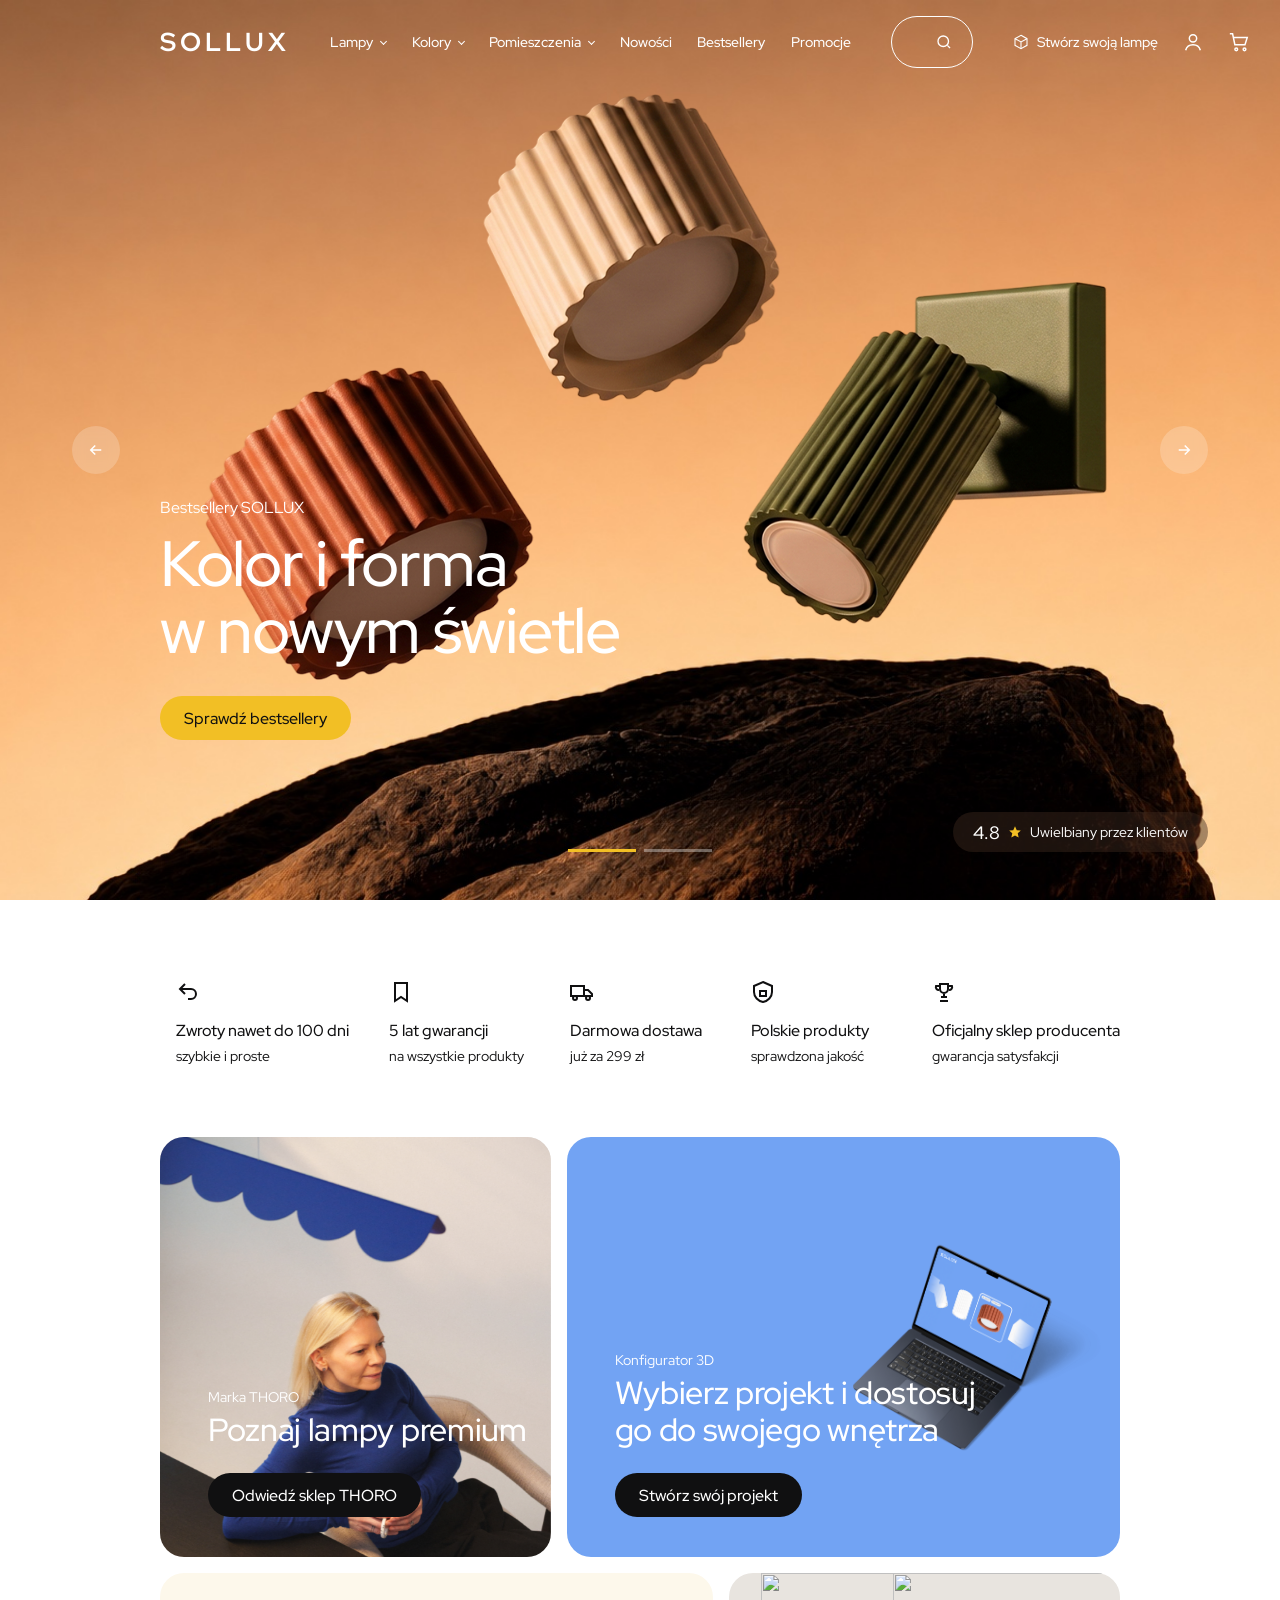
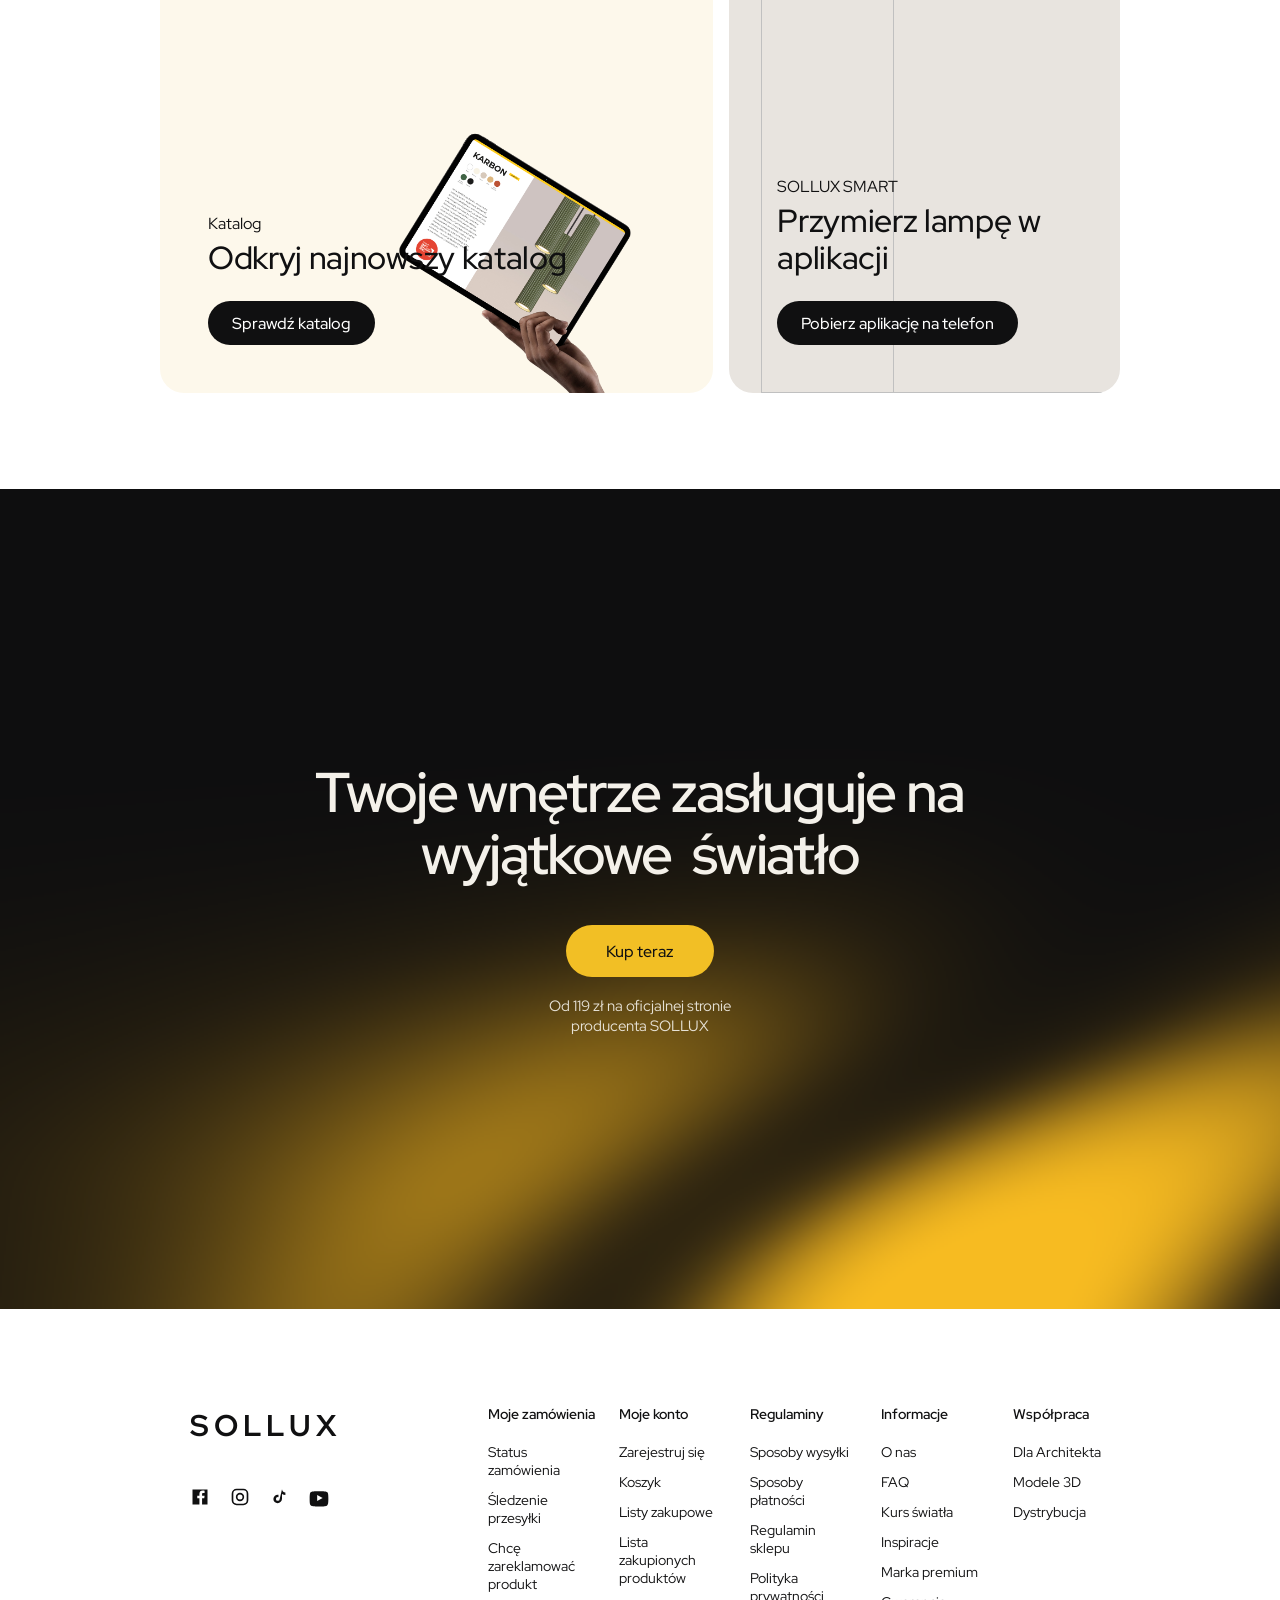
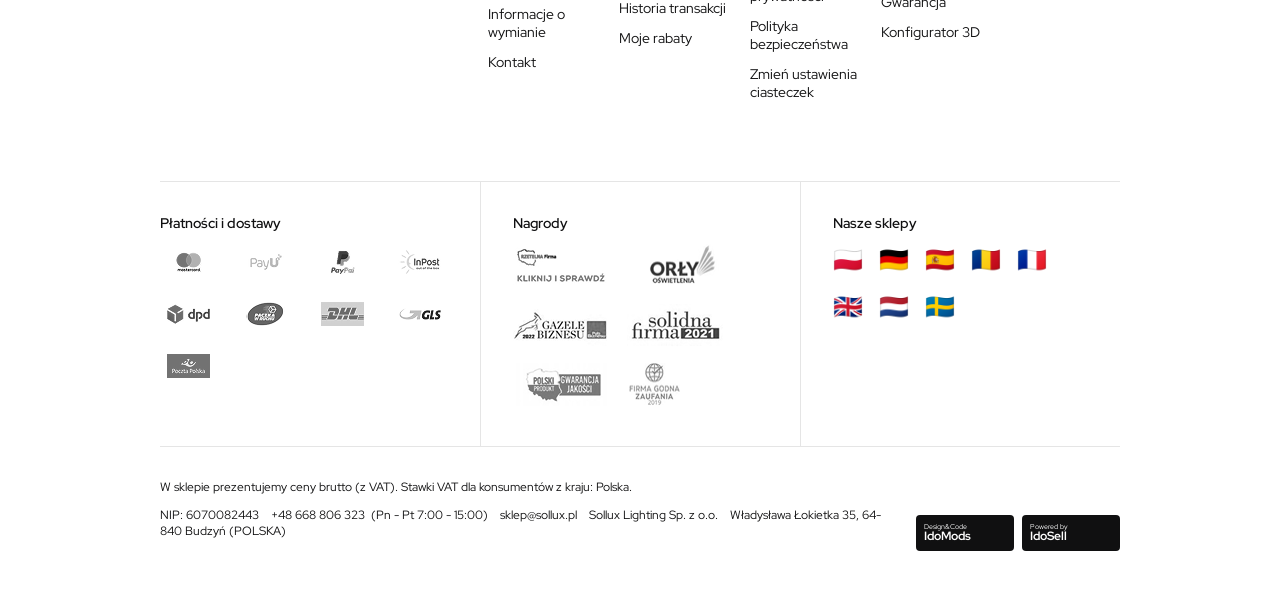
==== index.html @ 4424dc64 "init" ====
<!doctype html>
<html lang="pl">
  <head>
    <meta charset="utf-8" />
    <meta name="viewport" content="width=device-width, initial-scale=1" />
    <title>SOLLUX – Kolor i forma w nowym świetle</title>
    <link rel="preconnect" href="https://fonts.googleapis.com" />
    <link rel="preconnect" href="https://fonts.gstatic.com" crossorigin />
    <link
      href="https://fonts.googleapis.com/css2?family=Red+Hat+Display:wght@400;500;600;700&display=swap"
      rel="stylesheet"
    />
    <link rel="stylesheet" href="style.css" />
  </head>
  <body>
    <header class="site-header">
      <div class="container site-header__inner">
        <a class="logo" href="#">SOLLUX</a>

        <nav class="nav" aria-label="Główna nawigacja">
          <a href="#" class="nav__item nav__item--dropdown">Lampy</a>
          <a href="#" class="nav__item nav__item--dropdown">Kolory</a>
          <a href="#" class="nav__item nav__item--dropdown">Pomieszczenia</a>
          <a href="#" class="nav__item">Nowości</a>
          <a href="#" class="nav__item">Bestsellery</a>
          <a href="#" class="nav__item">Promocje</a>
        </nav>

        <label class="search">
          <input
            type="search"
            placeholder="Czego szukasz?"
            aria-label="Czego szukasz?"
          />
          <svg
            viewBox="0 0 24 24"
            width="18"
            height="18"
            fill="none"
            stroke="currentColor"
            stroke-width="1.8"
            aria-hidden="true"
          >
            <circle cx="11" cy="11" r="7" />
            <path d="M20 20l-3.5-3.5" />
          </svg>
        </label>

        <div class="header-actions">
          <a href="#" class="create-lamp">
            <svg
              viewBox="0 0 24 24"
              width="16"
              height="16"
              fill="none"
              stroke="currentColor"
              stroke-width="1.6"
              aria-hidden="true"
            >
              <path d="M12 2l9 5v10l-9 5-9-5V7z" />
              <path d="M3 7l9 5 9-5M12 12v10" />
            </svg>
            Stwórz swoją lampę
          </a>
          <a href="#" class="icon-btn" aria-label="Konto">
            <svg
              viewBox="0 0 24 24"
              width="22"
              height="22"
              fill="none"
              stroke="currentColor"
              stroke-width="1.6"
              aria-hidden="true"
            >
              <circle cx="12" cy="8" r="4" />
              <path d="M4 21c1-4 4-6 8-6s7 2 8 6" />
            </svg>
          </a>
          <a href="#" class="icon-btn" aria-label="Koszyk">
            <svg
              viewBox="0 0 24 24"
              width="22"
              height="22"
              fill="none"
              stroke="currentColor"
              stroke-width="1.6"
              aria-hidden="true"
            >
              <path d="M2 3h3l2.5 12h11L21 7H6" />
              <circle cx="9" cy="20" r="1.5" />
              <circle cx="18" cy="20" r="1.5" />
            </svg>
          </a>
        </div>
      </div>
    </header>

    <section class="hero" id="hero">
      <div class="hero__slides">
        <div class="hero__slide hero__slide--lamps is-active">
          <div class="hero__stage">
            <img class="hero__bg" src="assets/hero-bg.jpg" alt="" />
            <button
              class="lamp lamp--cream"
              type="button"
              aria-pressed="false"
              aria-label="Włącz lampę"
            >
              <span class="lamp__float"
                ><span class="lamp__beam"></span
                ><img src="assets/lamp-cream.png" alt="" /><span
                  class="lamp__face"
                ></span
              ></span>
            </button>
            <button
              class="lamp lamp--copper"
              type="button"
              aria-pressed="false"
              aria-label="Włącz lampę"
            >
              <span class="lamp__float"
                ><span class="lamp__beam"></span
                ><img src="assets/lamp-copper.png" alt="" /><span
                  class="lamp__face"
                ></span
              ></span>
            </button>
            <button
              class="lamp lamp--green"
              type="button"
              aria-pressed="false"
              aria-label="Włącz lampę"
            >
              <span class="lamp__float"
                ><span class="lamp__beam"></span
                ><img src="assets/lamp-green.png" alt="" /><span
                  class="lamp__face"
                ></span
              ></span>
            </button>
          </div>
        </div>
        <div class="hero__slide">
          <div class="hero__stage">
            <img class="hero__bg" src="assets/interior.jpg" alt="" />
          </div>
        </div>
      </div>

      <div class="container hero__content">
        <p class="hero__eyebrow">Bestsellery SOLLUX</p>
        <h1 class="hero__title">Kolor i forma<br />w nowym świetle</h1>
        <a href="#" class="btn btn--yellow">Sprawdź bestsellery</a>
      </div>

      <button
        class="hero__arrow hero__arrow--prev"
        aria-label="Poprzedni slajd"
      >
        <svg
          viewBox="0 0 24 24"
          width="18"
          height="18"
          fill="none"
          stroke="currentColor"
          stroke-width="2"
          aria-hidden="true"
        >
          <path d="M19 12H5M11 6l-6 6 6 6" />
        </svg>
      </button>
      <button class="hero__arrow hero__arrow--next" aria-label="Następny slajd">
        <svg
          viewBox="0 0 24 24"
          width="18"
          height="18"
          fill="none"
          stroke="currentColor"
          stroke-width="2"
          aria-hidden="true"
        >
          <path d="M5 12h14M13 6l6 6-6 6" />
        </svg>
      </button>

      <div class="hero__pager" role="tablist">
        <button class="hero__bar is-active" aria-label="Slajd 1">
          <span></span>
        </button>
        <button class="hero__bar" aria-label="Slajd 2"><span></span></button>
      </div>

      <div class="hero__rating">
        <strong>4.8</strong>
        <svg
          viewBox="0 0 24 24"
          width="14"
          height="14"
          fill="#F2BF25"
          aria-hidden="true"
        >
          <path
            d="M12 2l3 7 7 .6-5.3 4.7 1.6 7.2L12 17.8 5.7 21.5l1.6-7.2L2 9.6 9 9z"
          />
        </svg>
        <span>Uwielbiany przez klientów</span>
      </div>
    </section>

    <section class="features">
      <div class="container features__grid">
        <div class="feature">
          <svg
            viewBox="0 0 24 24"
            width="24"
            height="24"
            fill="none"
            stroke="currentColor"
            stroke-width="2"
            aria-hidden="true"
          >
            <path d="M9 14L4 9l5-5" />
            <path d="M4 9h11a5 5 0 0 1 0 10h-3" />
          </svg>
          <h3>Zwroty nawet do 100 dni</h3>
          <p>szybkie i proste</p>
        </div>
        <div class="feature">
          <svg
            viewBox="0 0 24 24"
            width="24"
            height="24"
            fill="none"
            stroke="currentColor"
            stroke-width="2"
            aria-hidden="true"
          >
            <path d="M6 3h12v18l-6-4-6 4z" />
          </svg>
          <h3>5 lat gwarancji</h3>
          <p>na wszystkie produkty</p>
        </div>
        <div class="feature">
          <svg
            viewBox="0 0 24 24"
            width="24"
            height="24"
            fill="none"
            stroke="currentColor"
            stroke-width="2"
            aria-hidden="true"
          >
            <path d="M1 6h13v10H1zM14 10h4l4 4v2h-8z" />
            <circle cx="5" cy="18" r="2" />
            <circle cx="18" cy="18" r="2" />
          </svg>
          <h3>Darmowa dostawa</h3>
          <p>już za 299 zł</p>
        </div>
        <div class="feature">
          <svg
            viewBox="0 0 24 24"
            width="24"
            height="24"
            fill="none"
            stroke="currentColor"
            stroke-width="2"
            aria-hidden="true"
          >
            <path d="M12 2l9 4v6c0 5-4 9-9 10-5-1-9-5-9-10V6z" />
            <rect x="9" y="11" width="6" height="5" />
          </svg>
          <h3>Polskie produkty</h3>
          <p>sprawdzona jakość</p>
        </div>
        <div class="feature">
          <svg
            viewBox="0 0 24 24"
            width="24"
            height="24"
            fill="none"
            stroke="currentColor"
            stroke-width="2"
            aria-hidden="true"
          >
            <path
              d="M8 4h8v5a4 4 0 0 1-8 0zM8 6H4a3 3 0 0 0 3 4M16 6h4a3 3 0 0 1-3 4M12 13v4M8 21h8M9 17h6"
            />
          </svg>
          <h3>Oficjalny sklep producenta</h3>
          <p>gwarancja satysfakcji</p>
        </div>
      </div>
    </section>

    <section class="tiles container">
      <a href="#" class="tile tile--thoro">
        <div class="tile__media"><img src="assets/thoro.png" alt="" /></div>
        <div class="tile__body">
          <p class="tile__kicker">Marka THORO</p>
          <h2 class="tile__title">Poznaj lampy premium</h2>
          <span class="btn btn--dark">Odwiedź sklep THORO</span>
        </div>
      </a>

      <a href="#" class="tile tile--configurator">
        <div class="tile__media">
          <img src="assets/configurator.png" alt="" />
        </div>
        <div class="tile__body">
          <p class="tile__kicker">Konfigurator 3D</p>
          <h2 class="tile__title">
            Wybierz projekt i dostosuj<br />go do swojego wnętrza
          </h2>
          <span class="btn btn--dark">Stwórz swój projekt</span>
        </div>
      </a>

      <a href="#" class="tile tile--catalog">
        <div class="tile__media"><img src="assets/katalog.png" alt="" /></div>
        <div class="tile__body">
          <p class="tile__kicker">Katalog</p>
          <h2 class="tile__title">Odkryj najnowszy katalog</h2>
          <span class="btn btn--dark">Sprawdź katalog</span>
        </div>
      </a>

      <a href="#" class="tile tile--app">
        <div class="tile__media">
          <img
            class="tile__phone tile__phone--a"
            src="assets/smart-1.png"
            alt=""
          />
          <img
            class="tile__phone tile__phone--b"
            src="assets/smart-2.png"
            alt=""
          />
        </div>
        <div class="tile__body">
          <p class="tile__kicker">SOLLUX SMART</p>
          <h2 class="tile__title">Przymierz lampę w aplikacji</h2>
          <span class="btn btn--dark">Pobierz aplikację na telefon</span>
        </div>
      </a>
    </section>

    <section class="shader" aria-label="Sekcja z animacją">
      <canvas class="shader__canvas" aria-hidden="true"></canvas>
      <div class="shader__content">
        <h2 class="shader__title">
          Twoje wnętrze zasługuje na<br />wyjątkowe&nbsp; światło
        </h2>
        <a href="#" class="btn btn--yellow btn--lg">Kup teraz</a>
        <p class="shader__note">
          Od 119 zł na oficjalnej stronie<br />producenta SOLLUX
        </p>
      </div>
    </section>

    <footer class="footer">
      <div class="container">
        <div class="footer__top">
          <div class="footer__brand">
            <span class="logo logo--footer">SOLLUX</span>
            <div class="socials" aria-label="Media społecznościowe">
              <a href="#" aria-label="Facebook"
                ><svg
                  viewBox="0 0 24 24"
                  width="20"
                  height="20"
                  fill="currentColor"
                  aria-hidden="true"
                >
                  <path
                    d="M3 3h18v18h-6.5v-7.5h2.6l.4-3h-3V8.6c0-.9.3-1.5 1.5-1.5H17.5V4.4c-.3 0-1.2-.1-2.3-.1-2.3 0-3.9 1.4-3.9 4v2.2H8.7v3h2.6V21H3z"
                  />
                </svg>
              </a>
              <a href="#" aria-label="Instagram">
                <svg
                  viewBox="0 0 24 24"
                  width="20"
                  height="20"
                  fill="none"
                  stroke="currentColor"
                  stroke-width="2"
                  aria-hidden="true"
                >
                  <rect x="3" y="3" width="18" height="18" rx="5" />
                  <circle cx="12" cy="12" r="4" />
                </svg>
              </a>
              <a href="#" aria-label="TikTok">
                <svg
                  viewBox="0 0 24 24"
                  width="18"
                  height="18"
                  fill="currentColor"
                  aria-hidden="true"
                >
                  <path
                    d="M16 3c.3 2.5 1.8 4.2 4.5 4.4v3.2c-1.6 0-3-.5-4.5-1.4v6.6c0 3.4-2.7 5.7-5.8 5.7S4.5 19.3 4.5 16s2.6-5.8 5.9-5.8c.3 0 .6 0 .9.1v3.3a2.6 2.6 0 0 0-.9-.2 2.5 2.5 0 1 0 2.5 2.5z"
                  />
                </svg>
              </a>
              <a href="#" aria-label="YouTube">
                <svg
                  viewBox="0 0 24 24"
                  width="22"
                  height="22"
                  fill="currentColor"
                  aria-hidden="true"
                >
                  <path
                    d="M22 8.2s-.2-1.7-.9-2.4c-.8-.9-1.8-.9-2.2-1C16.6 4.5 12 4.5 12 4.5s-4.6 0-6.9.3c-.4.1-1.4.1-2.2 1C2.2 6.5 2 8.2 2 8.2S1.8 10.1 1.8 12v1.8c0 1.9.2 3.8.2 3.8s.2 1.7.9 2.4c.8.9 1.9.8 2.4.9 1.7.2 6.7.3 6.7.3s4.6 0 6.9-.3c.4-.1 1.4-.1 2.2-1 .7-.7.9-2.4.9-2.4s.2-1.9.2-3.8V12c0-1.9-.2-3.8-.2-3.8zM10 15.3V8.7l6 3.3z"
                  />
                </svg>
              </a>
            </div>
          </div>

          <div class="footer__cols">
            <div class="footer__col">
              <h4>Moje zamówienia</h4>
              <a href="#">Status zamówienia</a>
              <a href="#">Śledzenie przesyłki</a>
              <a href="#">Chcę zareklamować produkt</a>
              <a href="#">Informacje o wymianie</a>
              <a href="#">Kontakt</a>
            </div>
            <div class="footer__col">
              <h4>Moje konto</h4>
              <a href="#">Zarejestruj się</a>
              <a href="#">Koszyk</a>
              <a href="#">Listy zakupowe</a>
              <a href="#">Lista zakupionych produktów</a>
              <a href="#">Historia transakcji</a>
              <a href="#">Moje rabaty</a>
            </div>
            <div class="footer__col">
              <h4>Regulaminy</h4>
              <a href="#">Sposoby wysyłki</a>
              <a href="#">Sposoby płatności</a>
              <a href="#">Regulamin sklepu</a>
              <a href="#">Polityka prywatności</a>
              <a href="#">Polityka bezpieczeństwa</a>
              <a href="#">Zmień ustawienia ciasteczek</a>
            </div>
            <div class="footer__col">
              <h4>Informacje</h4>
              <a href="#">O nas</a>
              <a href="#">FAQ</a>
              <a href="#">Kurs światła</a>
              <a href="#">Inspiracje</a>
              <a href="#">Marka premium</a>
              <a href="#">Gwarancja</a>
              <a href="#">Konfigurator 3D</a>
            </div>
            <div class="footer__col">
              <h4>Współpraca</h4>
              <a href="#">Dla Architekta</a>
              <a href="#">Modele 3D</a>
              <a href="#">Dystrybucja</a>
            </div>
          </div>
        </div>

        <div class="footer__middle">
          <div class="footer__block">
            <h4>Płatności i dostawy</h4>
            <div class="logo-row">
              <img
                src="assets/logos/Payment+Delivery-1.png"
                alt="Płatności i dostawy"
              />
              <img
                src="assets/logos/Payment+Delivery-2.png"
                alt="Płatności i dostawy"
              />
              <img
                src="assets/logos/Payment+Delivery-3.png"
                alt="Płatności i dostawy"
              />
              <img
                src="assets/logos/Payment+Delivery-4.png"
                alt="Płatności i dostawy"
              />
              <img
                src="assets/logos/Payment+Delivery-5.png"
                alt="Płatności i dostawy"
              />
              <img
                src="assets/logos/Payment+Delivery-6.png"
                alt="Płatności i dostawy"
              />
              <img
                src="assets/logos/Payment+Delivery-7.png"
                alt="Płatności i dostawy"
              />
              <img
                src="assets/logos/Payment+Delivery-8.png"
                alt="Płatności i dostawy"
              />
              <img
                src="assets/logos/Payment+Delivery-9.png"
                alt="Płatności i dostawy"
              />
            </div>
          </div>

          <div class="footer__block">
            <h4>Nagrody</h4>
            <div class="logo-row">
              <img src="assets/logos/Dg_icon 2.png" alt="Nagrody" />
              <img src="assets/logos/orly-oswietlenia 2.png" alt="Nagrody" />
              <img
                src="assets/logos/e-gazele-biznesu-2021 2.png"
                alt="Nagrody"
              />
              <img src="assets/logos/solidna-firma-2021 2.png" alt="Nagrody" />
              <img
                src="assets/logos/polska-gwarancja-jakosci 2.png"
                alt="Nagrody"
              />
              <img
                src="assets//logos/firma-godna-zaufania 2.png"
                alt="Nagrody"
              />
            </div>
          </div>
          <div class="footer__block">
            <h4>Nasze sklepy</h4>
            <div class="flags">
              <span title="Polska">🇵🇱</span><span title="Niemcy">🇩🇪</span
              ><span title="Hiszpania">🇪🇸</span><span title="Rumunia">🇷🇴</span
              ><span title="Francja">🇫🇷</span
              ><span title="Wielka Brytania">🇬🇧</span
              ><span title="Holandia">🇳🇱</span><span title="Szwecja">🇸🇪</span>
            </div>
          </div>
        </div>

        <div class="footer__legal">
          <div class="footer__legal-text">
            <p>
              W sklepie prezentujemy ceny brutto (z VAT). Stawki VAT dla
              konsumentów z kraju: Polska.
            </p>
            <p>
              NIP: 6070082443 &nbsp;&nbsp; +48 668 806 323 &nbsp;(Pn - Pt 7:00 -
              15:00) &nbsp;&nbsp; sklep@sollux.pl &nbsp;&nbsp; Sollux Lighting
              Sp. z o.o. &nbsp;&nbsp; Władysława Łokietka 35, 64-840 Budzyń
              (POLSKA)
            </p>
          </div>
          <div class="badges">
            <span class="badge"
              ><small>Design&amp;Code</small><strong>IdoMods</strong></span
            >
            <span class="badge"
              ><small>Powered by</small><strong>IdoSell</strong></span
            >
          </div>
        </div>
      </div>
    </footer>

    <script src="script.js"></script>
  </body>
</html>
---- style.css ----
:root {
  --black: #101011;
  --white: #ffffff;
  --yellow: #f2bf25;
  --cream: #fdf8eb;
  --stone: #e8e4df;
  --blue: #72a3f3;
  --gray-btn: #4a4a4a;
  --ease: cubic-bezier(0.4, 0, 0.2, 1);
}

*,
*::before,
*::after {
  box-sizing: border-box;
}

html,
body {
  margin: 0;
  padding: 0;
}

body {
  font-family: "Red Hat Display", system-ui, -apple-system, sans-serif;
  color: var(--black);
  background: var(--white);
  -webkit-font-smoothing: antialiased;
}

a {
  color: inherit;
  text-decoration: none;
}

img {
  display: block;
  max-width: 100%;
}

button {
  font: inherit;
  cursor: pointer;
}

.container {
  width: min(1600px, calc(100% - 320px));
  margin-inline: auto;
}

.logo {
  font-weight: 700;
  font-size: 26px;
  letter-spacing: 0.16em;
  color: inherit;
}

.logo--footer {
  color: var(--black);
  font-size: 30px;
}

.btn {
  display: inline-flex;
  align-items: center;
  justify-content: center;
  height: 44px;
  padding: 0 24px;
  border-radius: 999px;
  font-size: 16px;
  font-weight: 500;
  border: 0;
  transition: background-color 200ms ease-in-out, color 200ms ease-in-out;
}

.btn--yellow {
  background: var(--yellow);
  color: var(--black);
}

.btn--dark {
  background: var(--black);
  color: var(--white);
}

.tile:hover .btn--dark {
  background: var(--gray-btn);
}

.btn--lg {
  height: 52px;
  padding: 0 40px;
  margin-top: 40px;
}

/* ---------- Header ---------- */

.site-header {
  position: absolute;
  inset: 0 0 auto 0;
  z-index: 10;
  height: 84px;
  color: var(--white);
  transition: background-color 250ms var(--ease), color 250ms var(--ease);
}

.site-header:hover {
  background: var(--white);
  color: var(--black);
}

.site-header__inner {
  height: 100%;
  display: flex;
  align-items: center;
  gap: 40px;
}

.nav {
  display: flex;
  align-items: center;
  gap: clamp(16px, 2vw, 32px);
  white-space: nowrap;
  font-size: 14px;
  font-weight: 500;
}

.nav__item--dropdown::after {
  content: "";
  display: inline-block;
  width: 5px;
  height: 5px;
  margin-left: 8px;
  vertical-align: middle;
  border-right: 1.5px solid currentColor;
  border-bottom: 1.5px solid currentColor;
  transform: translateY(-2px) rotate(45deg);
}

.search {
  position: relative;
  margin-left: auto;
  width: clamp(200px, 20vw, 370px);
  height: 52px;
  display: flex;
  align-items: center;
}

.search input {
  width: 100%;
  height: 100%;
  padding: 0 56px 0 24px;
  border: 1px solid currentColor;
  border-radius: 999px;
  background: transparent;
  color: inherit;
  font: inherit;
  font-size: 14px;
  outline: none;
}

.search input::placeholder {
  color: inherit;
  opacity: 0.85;
}

.search svg {
  position: absolute;
  right: 20px;
}

.header-actions {
  display: flex;
  align-items: center;
  gap: 24px;
  font-size: 14px;
  font-weight: 500;
}

.create-lamp {
  display: inline-flex;
  align-items: center;
  gap: 8px;
  white-space: nowrap;
}

.icon-btn {
  display: inline-flex;
}

/* ---------- Hero ---------- */

.hero {
  position: relative;
  height: clamp(640px, 100vh, 1040px);
  overflow: hidden;
  color: var(--white);
  background: #a06a46;
}

.hero__slides {
  position: absolute;
  inset: 0;
}

.hero__slide {
  position: absolute;
  inset: 0;
  overflow: hidden;
  opacity: 0;
  visibility: hidden;
  transform: scale(1.05);
  transition: opacity 600ms ease-in-out, transform 800ms ease-out, visibility 600ms ease-in-out;
}

.hero__slide.is-active {
  opacity: 1;
  visibility: visible;
  transform: scale(1);
}

/* A 16:9 stage that covers the hero, so the lamps stay aligned with the background photo. */
.hero__stage {
  position: absolute;
  left: 50%;
  top: 50%;
  width: max(100%, calc(clamp(640px, 100vh, 1040px) * 16 / 9));
  aspect-ratio: 16 / 9;
  transform: translate(-50%, -50%);
}

.hero__bg {
  position: absolute;
  inset: 0;
  width: 100%;
  height: 100%;
  object-fit: cover;
}

.lamp {
  position: absolute;
  padding: 0;
  border: 0;
  background: none;
  cursor: pointer;
  color: inherit;
  transform-origin: center;
}

.lamp:focus-visible {
  outline: 2px solid var(--white);
  outline-offset: 8px;
  border-radius: 12px;
}

.lamp--copper {
  left: 22.66%;
  top: 40.74%;
  width: 20.73%;
  height: 34.81%;
}

.lamp--cream {
  left: 40.21%;
  top: 10.46%;
  width: 18.54%;
  height: 34.07%;
}

.lamp--green {
  left: 56.41%;
  top: 31.3%;
  width: 22.76%;
  height: 38.06%;
}

.lamp__float {
  position: absolute;
  inset: 0;
  display: block;
  animation: lamp-bob 7s ease-in-out infinite;
}

.lamp--cream .lamp__float {
  animation-delay: -2s;
}

.lamp--green .lamp__float {
  animation-delay: -4.5s;
}

@keyframes lamp-bob {
  0%,
  100% {
    transform: translateY(0);
  }
  50% {
    transform: translateY(-8px);
  }
}

/* Each lamp's light source: fx/fy = centre of the opening, fw/fh = its size, all as a share of the lamp box. */
.lamp--copper {
  --fx: 59%;
  --fy: 67%;
  --fw: 60%;
  --fh: 35%;
  --face-angle: -27deg;
  --beam-angle: -13deg;
}

.lamp--cream {
  --fx: 57%;
  --fy: 67%;
  --fw: 65%;
  --fh: 31%;
  --face-angle: -25deg;
  --beam-angle: -12deg;
}

.lamp--green {
  --fx: 20%;
  --fy: 83%;
  --fw: 33%;
  --fh: 23%;
  --face-angle: 40deg;
  --beam-angle: 20deg;
}

.lamp img {
  position: relative;
  z-index: 1;
  display: block;
  width: 100%;
  height: 100%;
  object-fit: contain;
  pointer-events: none;
}

.lamp__face,
.lamp__beam {
  position: absolute;
  pointer-events: none;
  opacity: 0;
  transition: opacity 600ms var(--ease);
}

.lamp__face {
  z-index: 2;
  left: calc(var(--fx) - var(--fw) / 2);
  top: calc(var(--fy) - var(--fh) / 2);
  width: var(--fw);
  height: var(--fh);
  border-radius: 50%;
  background: radial-gradient(closest-side, #fffdf2 0%, #fff4cc 55%, rgba(255, 240, 190, 0) 100%);
  mix-blend-mode: screen;
  filter: blur(1.5px);
  transform: rotate(var(--face-angle));
}

.lamp__beam {
  z-index: 0;
  left: calc(var(--fx) - var(--fw) * 2.5);
  top: calc(var(--fy) + var(--fh) * 0.2);
  width: calc(var(--fw) * 5);
  height: 290%;
  transform: rotate(var(--beam-angle));
  transform-origin: 50% 0;
  filter: blur(18px);
  mix-blend-mode: screen;
}

.lamp__beam::before {
  content: "";
  position: absolute;
  inset: 0;
  clip-path: polygon(37% 0, 63% 0, 100% 100%, 0 100%);
  background: radial-gradient(
    ellipse 65% 95% at 50% 0,
    rgba(255, 249, 219, 0.78) 0%,
    rgba(255, 239, 190, 0.42) 38%,
    rgba(255, 225, 166, 0.16) 68%,
    transparent 100%
  );
}

.lamp[aria-pressed="true"] .lamp__face,
.lamp[aria-pressed="true"] .lamp__beam {
  opacity: 1;
}

.hero__content {
  position: absolute;
  left: 50%;
  bottom: 160px;
  transform: translateX(-50%);
  width: min(1600px, calc(100% - 320px));
  pointer-events: none;
  z-index: 1;
}

.hero__content .btn {
  pointer-events: auto;
}

.hero__eyebrow {
  margin: 0 0 12px;
  font-size: 16px;
}

.hero__title {
  margin: 0 0 32px;
  font-size: clamp(44px, 5vw, 72px);
  font-weight: 500;
  line-height: 1.05;
  letter-spacing: -0.02em;
}

.hero__arrow {
  position: absolute;
  top: 50%;
  transform: translateY(-50%);
  width: 48px;
  height: 48px;
  border: 0;
  border-radius: 50%;
  display: grid;
  place-items: center;
  color: var(--white);
  background: rgba(255, 255, 255, 0.2);
  backdrop-filter: blur(6px);
  transition: background-color 200ms var(--ease);
  z-index: 2;
}

.hero__arrow:hover {
  background: rgba(255, 255, 255, 0.4);
}

.hero__arrow--prev {
  left: 72px;
}

.hero__arrow--next {
  right: 72px;
}

.hero__pager {
  position: absolute;
  left: 50%;
  bottom: 48px;
  transform: translateX(-50%);
  display: flex;
  gap: 8px;
  z-index: 2;
}

.hero__bar {
  position: relative;
  width: 68px;
  height: 3px;
  padding: 0;
  border: 0;
  background: rgba(255, 255, 255, 0.35);
  overflow: hidden;
}

.hero__bar span {
  position: absolute;
  inset: 0;
  background: var(--yellow);
  transform: scaleX(0);
  transform-origin: left;
}

.hero__bar.is-active span {
  animation: progress 3s linear forwards;
}

.hero__bar.is-done span {
  transform: scaleX(1);
}

@keyframes progress {
  to {
    transform: scaleX(1);
  }
}

.hero__rating {
  position: absolute;
  right: 72px;
  bottom: 48px;
  display: flex;
  align-items: center;
  gap: 8px;
  height: 40px;
  padding: 0 20px;
  border-radius: 999px;
  background: rgba(60, 40, 30, 0.45);
  font-size: 14px;
  z-index: 2;
}

.hero__rating strong {
  font-size: 18px;
  font-weight: 500;
}

/* ---------- Features ---------- */

.features {
  padding: 80px 0 72px;
}

.features__grid {
  display: grid;
  grid-template-columns: repeat(5, 1fr);
  gap: 24px;
}

.feature {
  padding-left: 16px;
}

.feature svg {
  display: block;
  margin-bottom: 16px;
}

.feature h3 {
  margin: 0 0 6px;
  font-size: clamp(16px, 1.25vw, 20px);
  font-weight: 500;
  white-space: nowrap;
}

.feature p {
  margin: 0;
  font-size: 14px;
}

/* ---------- Tiles ---------- */

.tiles {
  display: grid;
  grid-template-columns: repeat(24, 1fr);
  grid-template-rows: 420px 420px;
  gap: 16px;
  padding-bottom: 96px;
}

.tile {
  position: relative;
  display: block;
  overflow: hidden;
  border-radius: 24px;
  background: var(--stone);
  color: var(--white);
}

.tile--thoro {
  grid-column: 1 / span 10;
  grid-row: 1;
}

.tile--configurator {
  grid-column: 11 / span 14;
  grid-row: 1;
  background: var(--blue);
}

.tile--catalog {
  grid-column: 1 / span 14;
  grid-row: 2;
  background: var(--cream);
  color: var(--black);
}

.tile--app {
  grid-column: 15 / span 10;
  grid-row: 2;
  background: var(--stone);
  color: var(--black);
}

.tile__media {
  position: absolute;
  inset: 0;
  overflow: hidden;
}

.tile__media > img {
  position: absolute;
  width: 100%;
  height: 100%;
  object-fit: cover;
  transition: transform 500ms ease-out;
  will-change: transform;
}

.tile:hover .tile__media > img {
  transform: scale(1.1);
}

.tile--thoro .tile__media > img {
  object-position: center 20%;
}

.tile--configurator .tile__media > img {
  object-fit: contain;
  object-position: right center;
  top: 0;
  left: 40%;
  width: 60%;
  height: 100%;
}

.tile--catalog .tile__media > img {
  object-fit: contain;
  object-position: right bottom;
  left: 30%;
  width: 70%;
  height: 100%;
}

.tile--app .tile__phone {
  object-fit: contain;
}

.tile__phone--a {
  left: 8%;
  top: 0;
  width: 45%;
  height: 100%;
}

.tile__phone--b {
  left: 42%;
  top: 0;
  width: 45%;
  height: 100%;
}

.tile__body {
  position: absolute;
  left: 48px;
  bottom: 48px;
  right: 48px;
  z-index: 1;
}

.tile__kicker {
  margin: 0 0 6px;
  font-size: 16px;
}

.tile__title {
  margin: 0 0 24px;
  font-size: 32px;
  font-weight: 500;
  line-height: 1.15;
  letter-spacing: -0.01em;
}

.tile--thoro .tile__title,
.tile--configurator .tile__title {
  font-size: 32px;
}

.tile--catalog .tile__title,
.tile--app .tile__title {
  font-size: 32px;
}

.tile--thoro .tile__body,
.tile--configurator .tile__body {
  bottom: 40px;
  left: 48px;
  right: auto;
}

.tile--configurator .tile__body {
  left: 48px;
}

.tile--configurator .tile__title,
.tile--thoro .tile__title {
  font-size: 32px;
}

.tile--thoro .tile__kicker,
.tile--configurator .tile__kicker {
  font-size: 14px;
}

/* ---------- Shader section ---------- */

.shader {
  position: relative;
  height: 820px;
  overflow: hidden;
  display: flex;
  align-items: center;
  justify-content: center;
  color: #f4f1ea;
  background:
    radial-gradient(120% 80% at 80% 100%, #8a6a1d 0%, transparent 60%),
    linear-gradient(180deg, #111112 0%, #141310 55%, #2a2412 100%);
}

.shader__canvas {
  position: absolute;
  inset: 0;
  width: 100%;
  height: 100%;
  display: block;
}

.shader__content {
  position: relative;
  z-index: 1;
  text-align: center;
}

.shader__title {
  margin: 0;
  font-size: 56px;
  font-weight: 600;
  line-height: 1.1;
  letter-spacing: -0.03em;
}

.shader__note {
  margin: 20px 0 0;
  font-size: 15px;
  line-height: 1.3;
  opacity: 0.9;
}

/* ---------- Footer ---------- */

.footer {
  padding: 96px 0 40px;
  color: var(--black);
  font-size: 14px;
}

.footer__top {
  display: grid;
  grid-template-columns: 1fr 2.2fr;
  gap: 40px;
  padding-bottom: 80px;
}

.footer__brand {
  display: flex;
  flex-direction: column;
  gap: 24px;
  padding-left: 30px;
}

.socials {
  display: flex;
  gap: 20px;
  padding-top: 18px;
}

.socials a {
  display: inline-flex;
}

.footer__cols {
  display: grid;
  grid-template-columns: repeat(5, 1fr);
  gap: 24px;
}

.footer__col {
  display: flex;
  flex-direction: column;
  gap: 12px;
}

.footer__col a:hover {
  text-decoration: underline;
}

.footer__col h4,
.footer__block h4 {
  margin: 0 0 8px;
  font-size: 14px;
  font-weight: 600;
}

.footer__middle {
  display: grid;
  grid-template-columns: 1fr 1fr 1fr;
  border-top: 1px solid #e5e5e5;
  border-bottom: 1px solid #e5e5e5;
}

.footer__block {
  padding: 32px 32px 40px;
}

.footer__block:first-child {
  padding-left: 0;
}

.footer__block + .footer__block {
  border-left: 1px solid #e5e5e5;
}

.logo-row {
  display: flex;
  flex-wrap: wrap;
  gap: 16px 20px;
  margin-top: 12px;
  color: #6b6b6b;
  font-size: 13px;
  font-weight: 600;
}

.flags {
  display: flex;
  flex-wrap: wrap;
  gap: 16px;
  font-size: 24px;
  margin-top: 12px;
}

.footer__legal {
  display: flex;
  justify-content: space-between;
  align-items: flex-end;
  gap: 32px;
  padding-top: 32px;
  font-size: 12px;
}

.footer__legal-text p {
  margin: 0 0 12px;
}

.badges {
  display: flex;
  gap: 8px;
}

.badge {
  display: flex;
  flex-direction: column;
  justify-content: center;
  min-width: 98px;
  height: 36px;
  padding: 4px 8px;
  border-radius: 4px;
  background: var(--black);
  color: var(--white);
  font-size: 8px;
  line-height: 1.1;
}

.badge strong {
  font-size: 12px;
  font-weight: 700;
}

/* ---------- Responsive ---------- */

@media (max-width: 900px) {
  .container,
  .hero__content {
    width: calc(100% - 48px);
  }

  .site-header__inner {
    gap: 16px;
  }

  .search,
  .create-lamp span,
  .create-lamp {
    display: none;
  }

  .hero__arrow--prev {
    left: 16px;
  }

  .hero__arrow--next {
    right: 16px;
  }

  .hero__rating {
    right: 16px;
  }

  .features__grid,
  .footer__cols {
    grid-template-columns: 1fr;
  }

  .shader__title {
    font-size: 32px;
  }
}

@media (max-width: 1200px) {
  .nav {
    display: none;
  }

  .search {
    width: 260px;
  }

  .features__grid {
    grid-template-columns: repeat(2, 1fr);
  }

  .tiles {
    grid-template-columns: 1fr;
    grid-template-rows: none;
    grid-auto-rows: 420px;
  }

  .tile--thoro,
  .tile--configurator,
  .tile--catalog,
  .tile--app {
    grid-column: 1;
    grid-row: auto;
  }

  .footer__top,
  .footer__middle {
    grid-template-columns: 1fr;
  }

  .footer__cols {
    grid-template-columns: repeat(2, 1fr);
  }

  .shader__title {
    font-size: 40px;
  }
}

@media (prefers-reduced-motion: reduce) {
  *,
  *::before,
  *::after {
    animation-duration: 0.01ms !important;
    transition-duration: 0.01ms !important;
  }
}
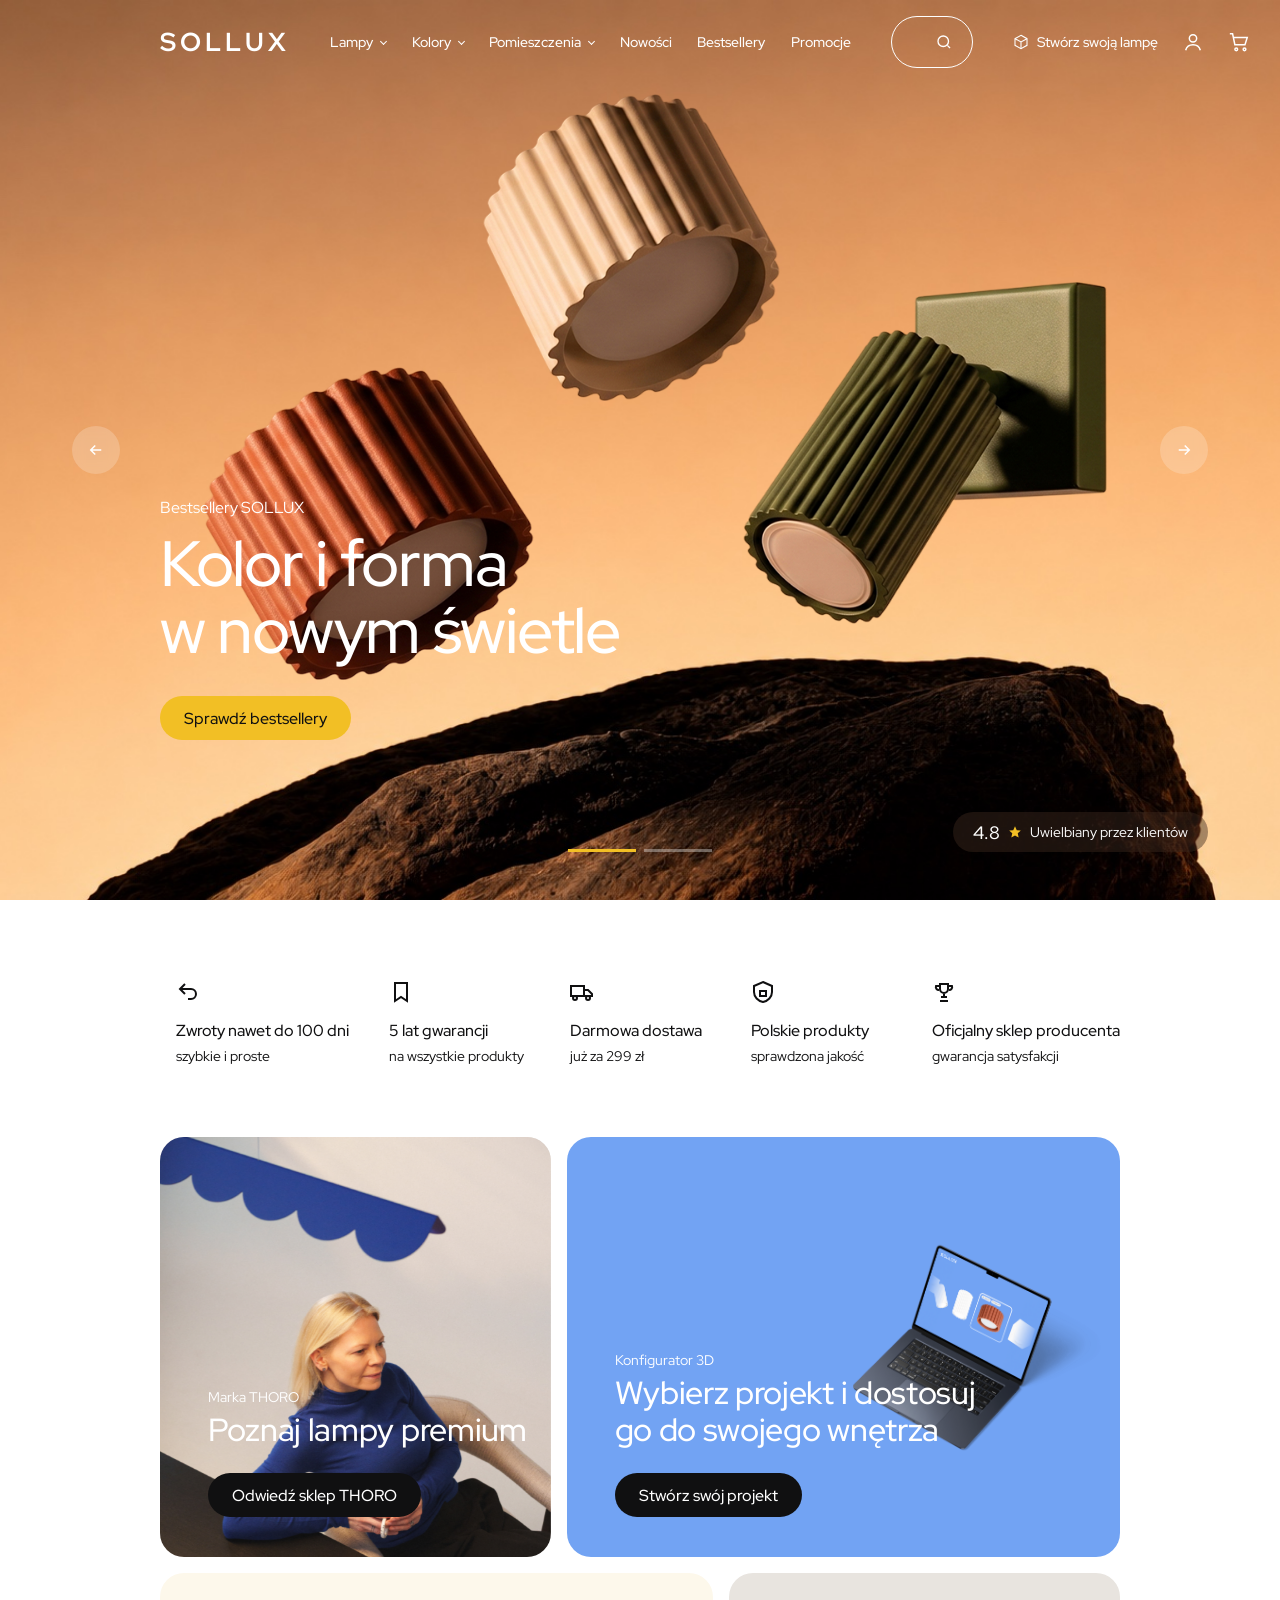
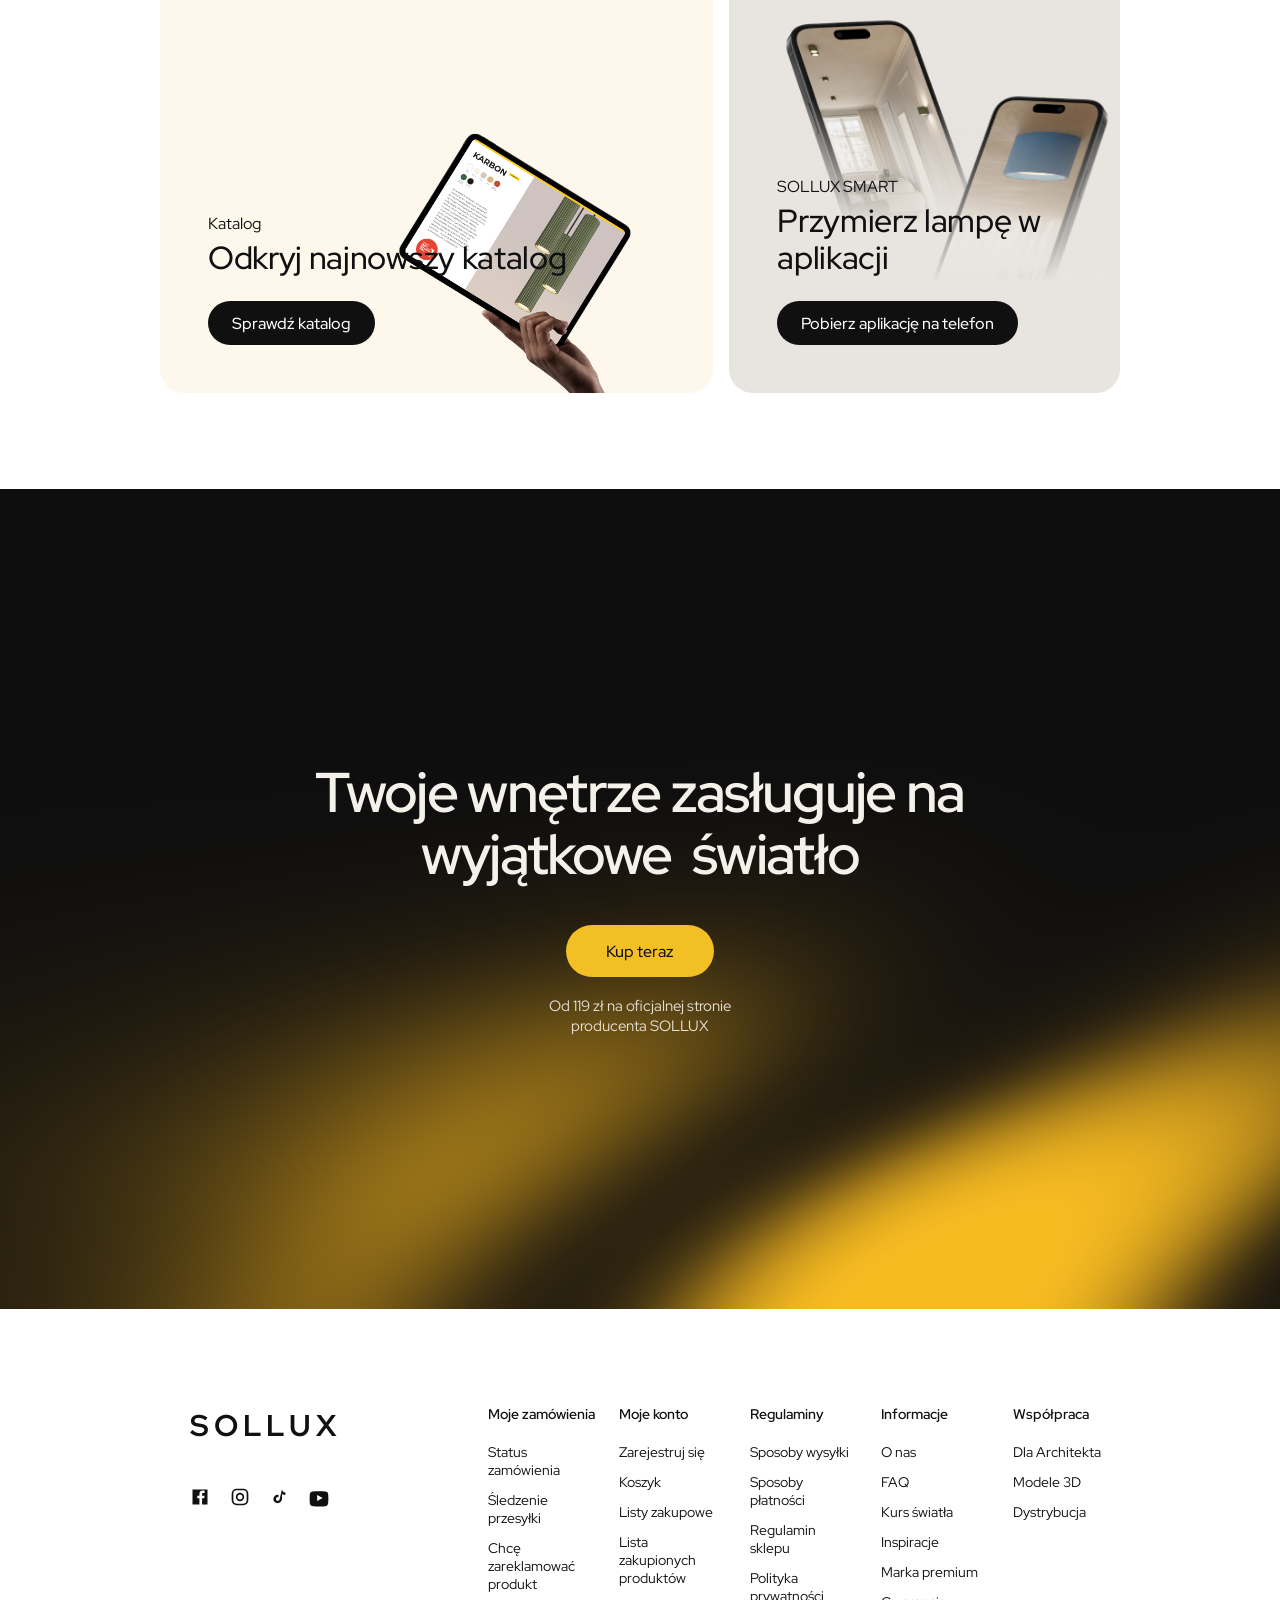
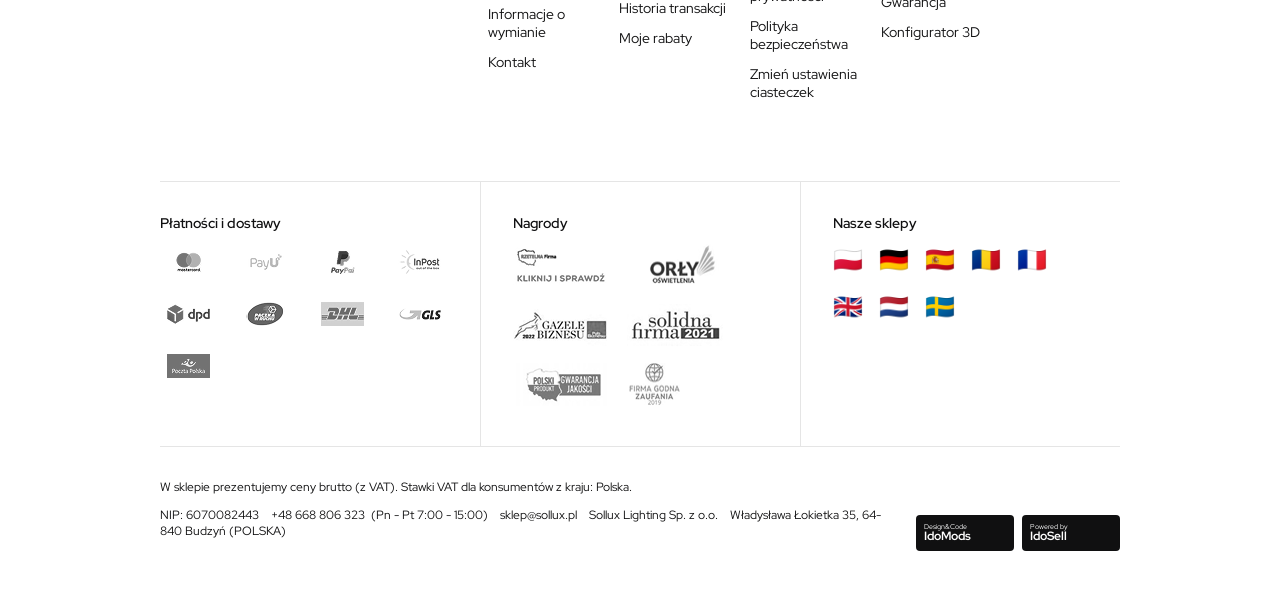
==== commit 1880d9fd: "card -> phones position fix" ====
--- a/index.html
+++ b/index.html
@@ -330,12 +330,12 @@
         <div class="tile__media">
           <img
             class="tile__phone tile__phone--a"
-            src="assets/smart-1.png"
+            src="assets/Phone2.png"
             alt=""
           />
           <img
             class="tile__phone tile__phone--b"
-            src="assets/smart-2.png"
+            src="assets/Phone.png"
             alt=""
           />
         </div>
--- a/style.css
+++ b/style.css
@@ -290,10 +290,12 @@
 }
 
 @keyframes lamp-bob {
+
   0%,
   100% {
     transform: translateY(0);
   }
+
   50% {
     transform: translateY(-8px);
   }
@@ -375,13 +377,11 @@
   position: absolute;
   inset: 0;
   clip-path: polygon(37% 0, 63% 0, 100% 100%, 0 100%);
-  background: radial-gradient(
-    ellipse 65% 95% at 50% 0,
-    rgba(255, 249, 219, 0.78) 0%,
-    rgba(255, 239, 190, 0.42) 38%,
-    rgba(255, 225, 166, 0.16) 68%,
-    transparent 100%
-  );
+  background: radial-gradient(ellipse 65% 95% at 50% 0,
+      rgba(255, 249, 219, 0.78) 0%,
+      rgba(255, 239, 190, 0.42) 38%,
+      rgba(255, 225, 166, 0.16) 68%,
+      transparent 100%);
 }
 
 .lamp[aria-pressed="true"] .lamp__face,
@@ -590,7 +590,7 @@
   overflow: hidden;
 }
 
-.tile__media > img {
+.tile__media>img {
   position: absolute;
   width: 100%;
   height: 100%;
@@ -599,15 +599,15 @@
   will-change: transform;
 }
 
-.tile:hover .tile__media > img {
+.tile:hover .tile__media>img {
   transform: scale(1.1);
 }
 
-.tile--thoro .tile__media > img {
+.tile--thoro .tile__media>img {
   object-position: center 20%;
 }
 
-.tile--configurator .tile__media > img {
+.tile--configurator .tile__media>img {
   object-fit: contain;
   object-position: right center;
   top: 0;
@@ -616,7 +616,7 @@
   height: 100%;
 }
 
-.tile--catalog .tile__media > img {
+.tile--catalog .tile__media>img {
   object-fit: contain;
   object-position: right bottom;
   left: 30%;
@@ -624,22 +624,24 @@
   height: 100%;
 }
 
-.tile--app .tile__phone {
+
+/* Smaller interior phone, fading out at the bottom as in the Figma card. */
+.tile__phone--a {
+  left: 13%;
+  top: 10%;
+  height: 50% !important;
+  width: auto !important;
   object-fit: contain;
-}
-
-.tile__phone--a {
-  left: 8%;
-  top: 0;
-  width: 45%;
-  height: 100%;
-}
-
+  /* mask-image: linear-gradient(to bottom, #000 55%, transparent 100%);
+  -webkit-mask-image: linear-gradient(to bottom, #000 55%, transparent 100%); */
+}
+
+/* Large lamp phone on the right, cropped by the card's bottom edge. */
 .tile__phone--b {
-  left: 42%;
-  top: 0;
-  width: 45%;
-  height: 100%;
+  left: 47%;
+  top: 25%;
+  width: 52% !important;
+  height: auto !important;
 }
 
 .tile__body {
@@ -808,7 +810,7 @@
   padding-left: 0;
 }
 
-.footer__block + .footer__block {
+.footer__block+.footer__block {
   border-left: 1px solid #e5e5e5;
 }
 
@@ -870,6 +872,7 @@
 /* ---------- Responsive ---------- */
 
 @media (max-width: 900px) {
+
   .container,
   .hero__content {
     width: calc(100% - 48px);
@@ -949,10 +952,11 @@
 }
 
 @media (prefers-reduced-motion: reduce) {
+
   *,
   *::before,
   *::after {
     animation-duration: 0.01ms !important;
     transition-duration: 0.01ms !important;
   }
-}
+}
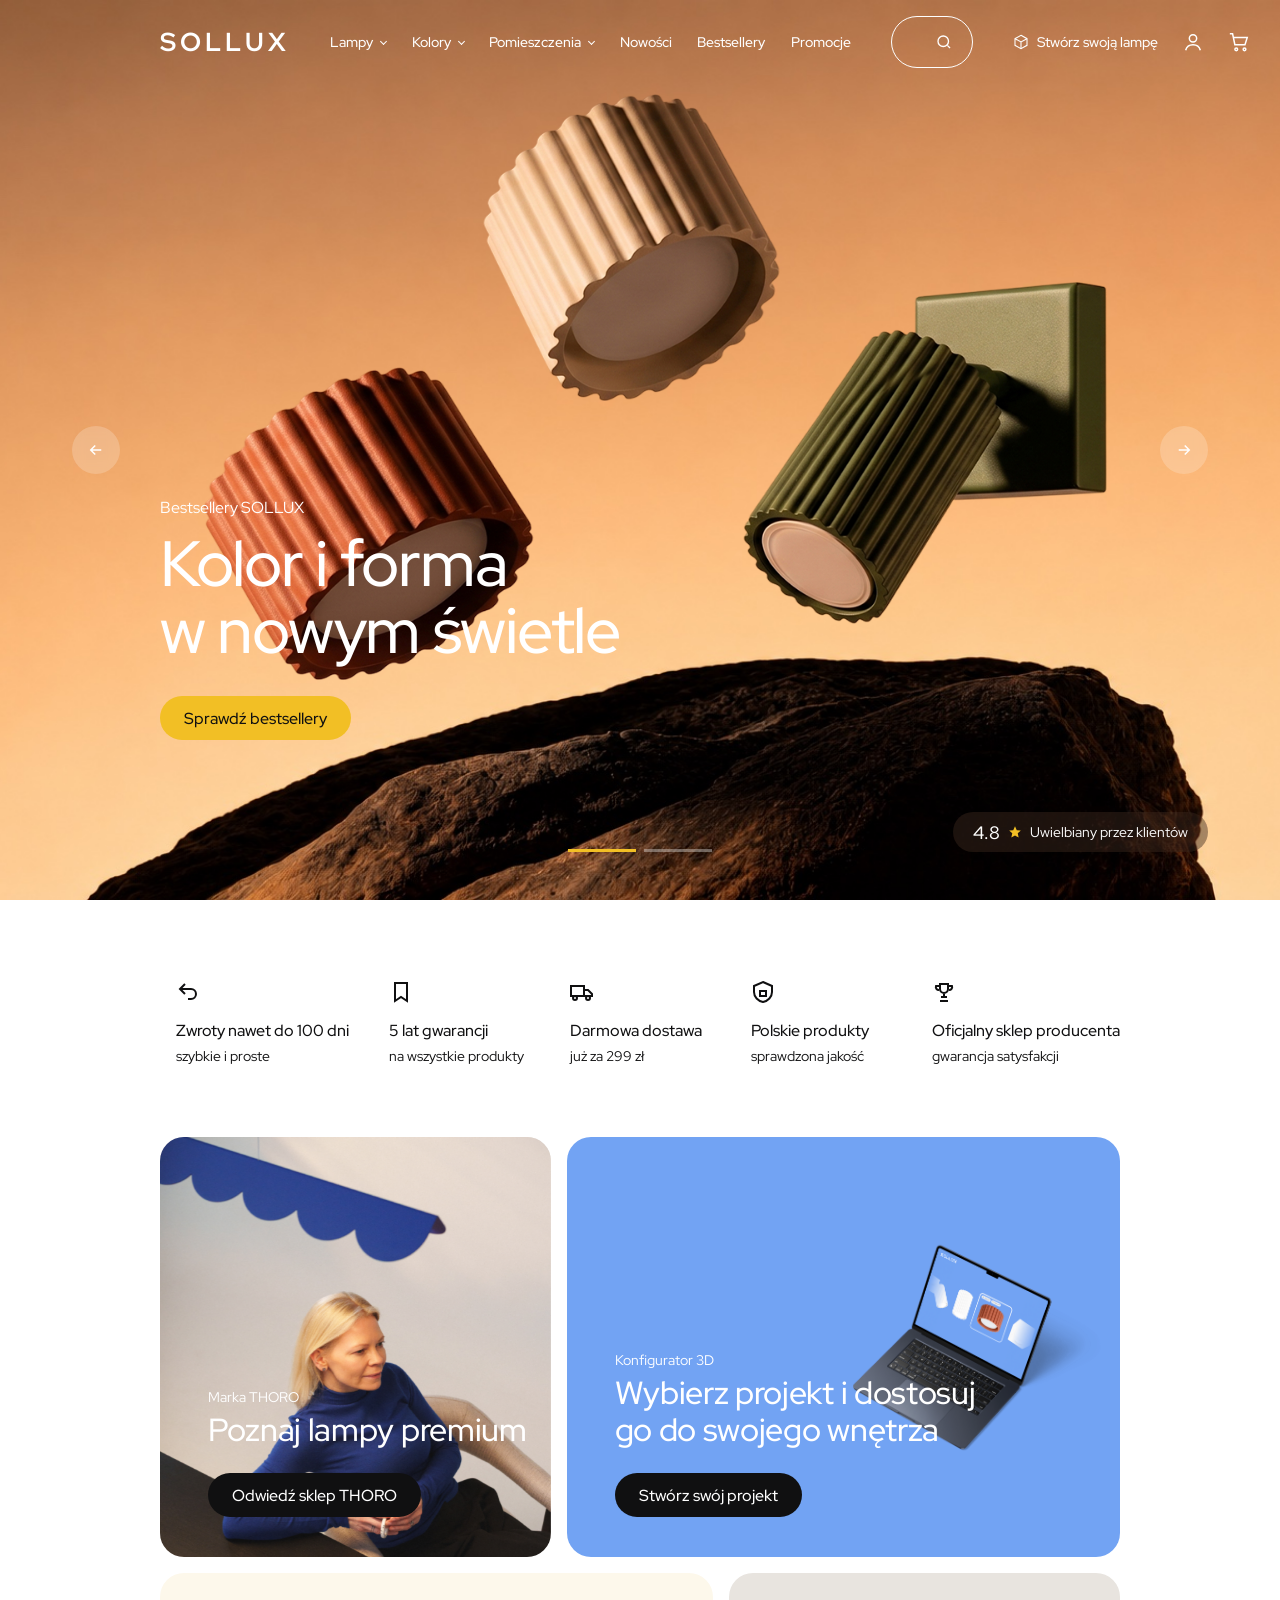
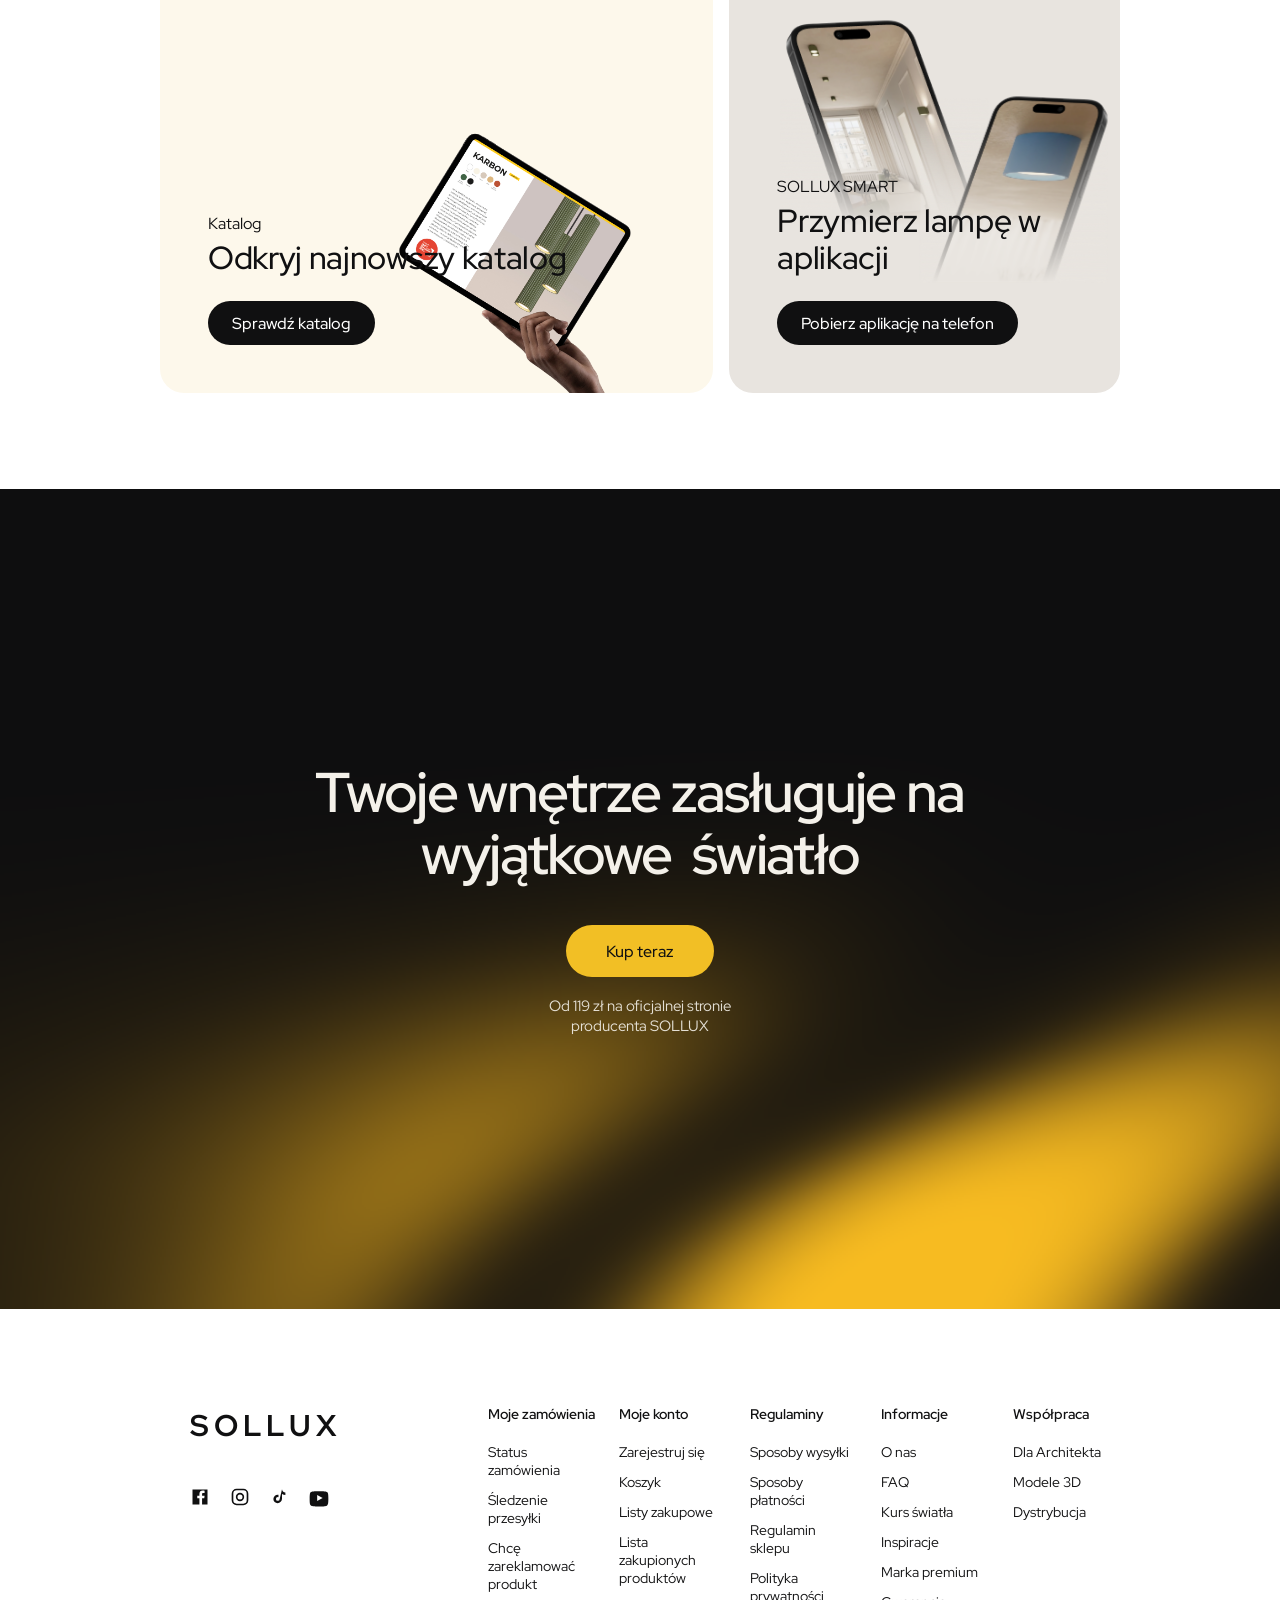
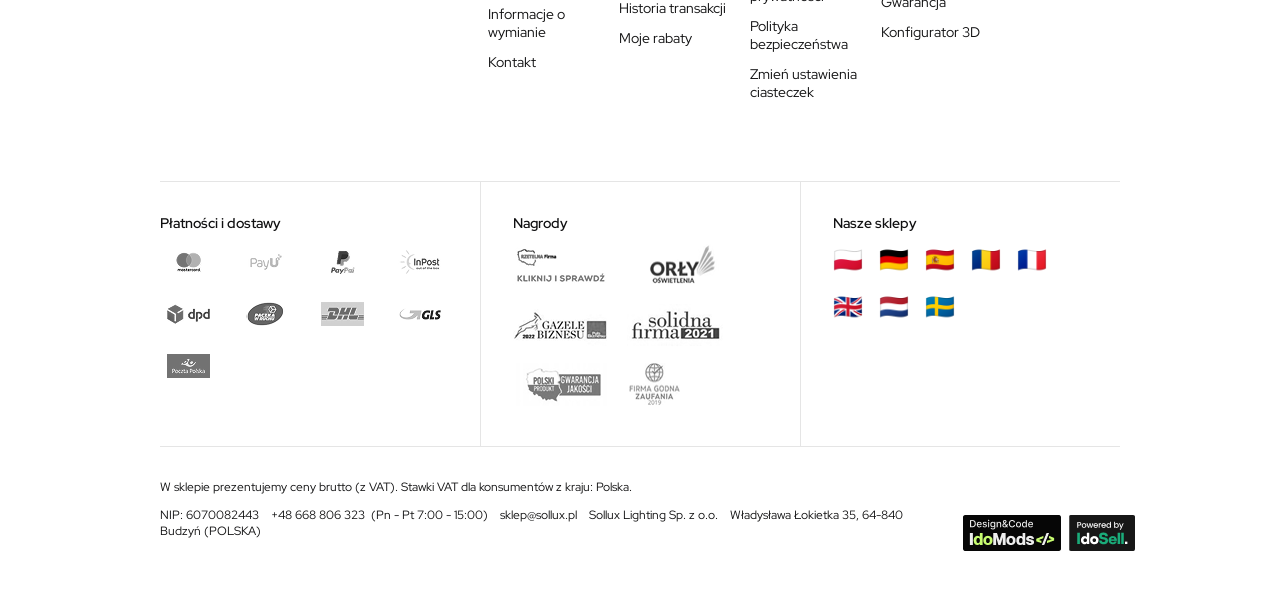
==== commit 4ad5f488: "footer logos fix" ====
--- a/index.html
+++ b/index.html
@@ -557,12 +557,8 @@
             </p>
           </div>
           <div class="badges">
-            <span class="badge"
-              ><small>Design&amp;Code</small><strong>IdoMods</strong></span
-            >
-            <span class="badge"
-              ><small>Powered by</small><strong>IdoSell</strong></span
-            >
+            <img src="assets/idomods.png" alt="Badge 1" />
+            <img src="assets/idosell.png" alt="Badge 2" />
           </div>
         </div>
       </div>
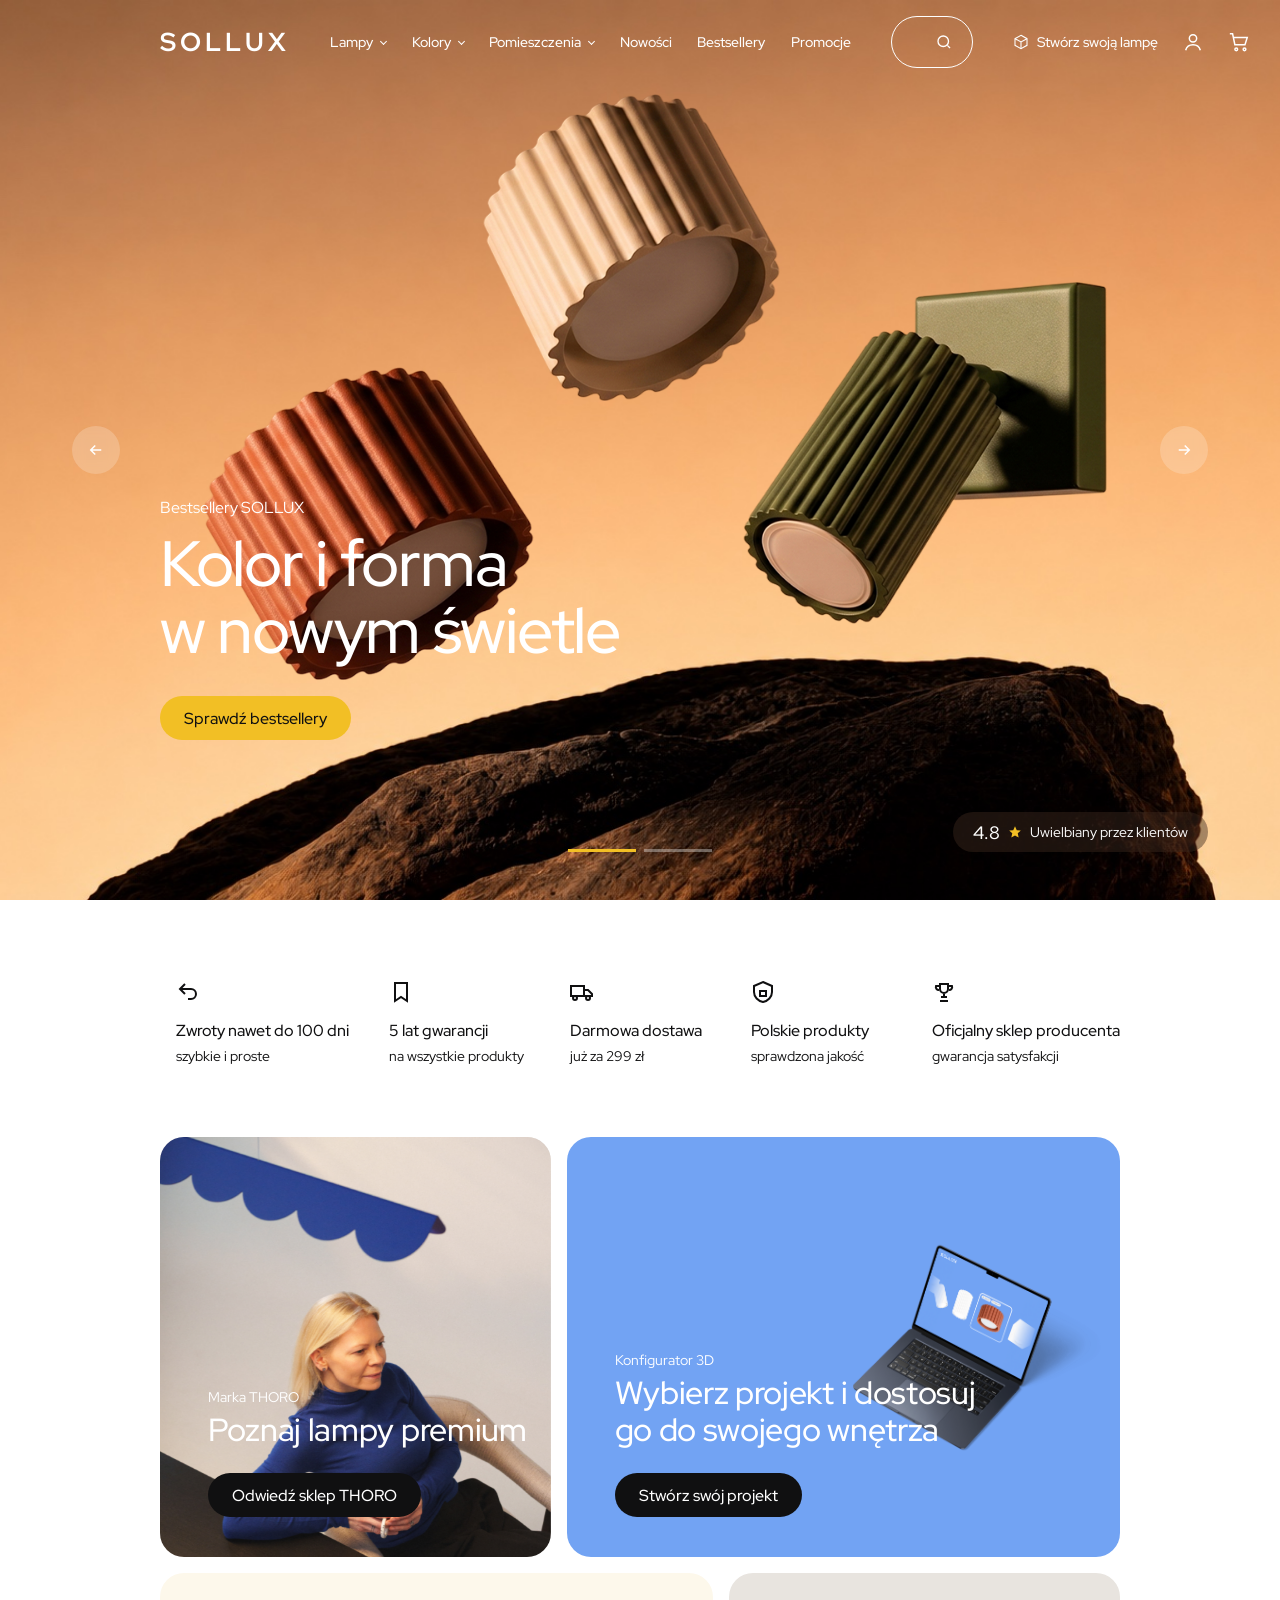
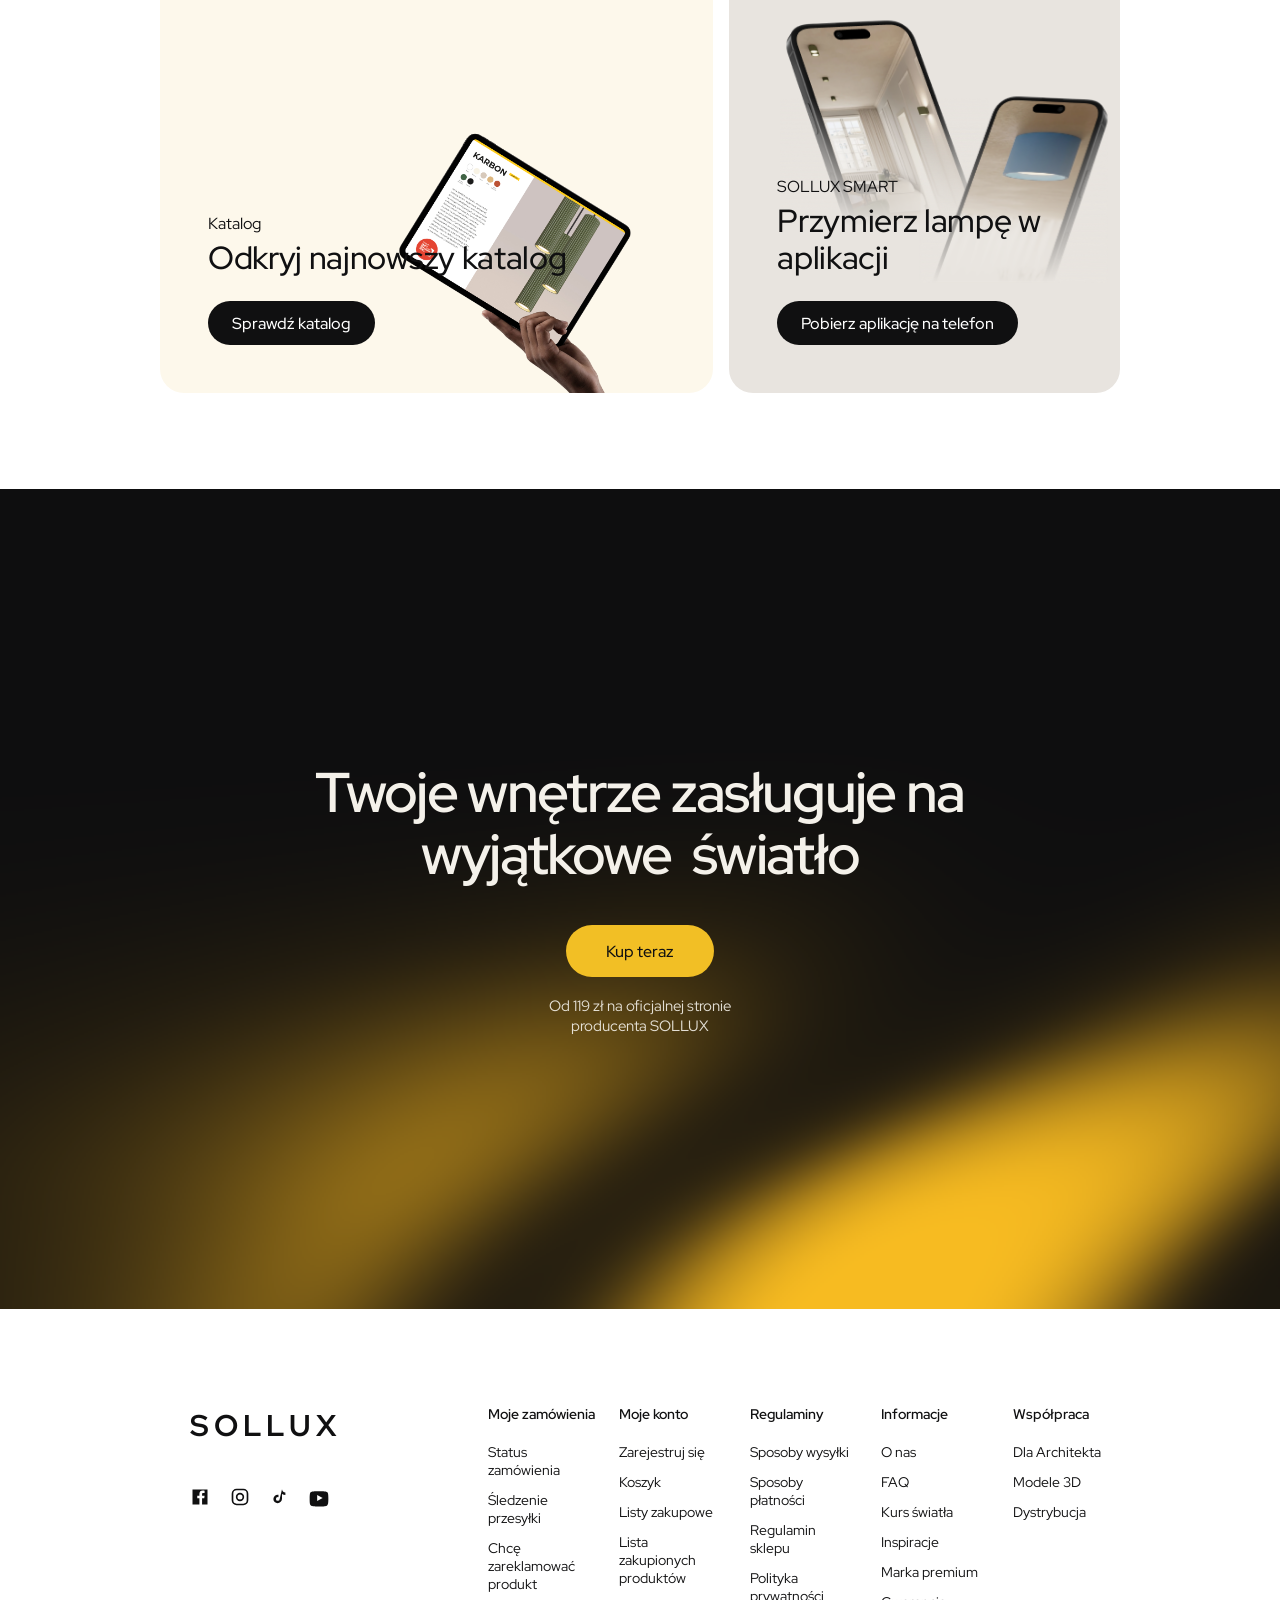
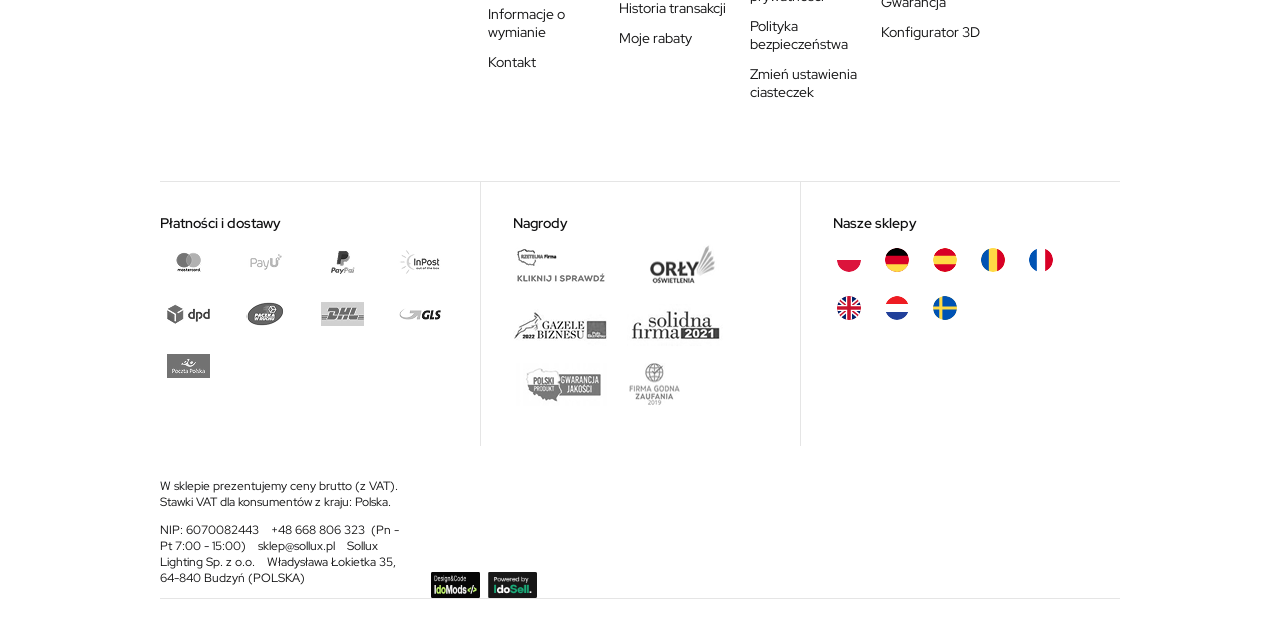
==== commit 02d2db3b: "footer -> flags" ====
--- a/index.html
+++ b/index.html
@@ -534,12 +534,14 @@
           <div class="footer__block">
             <h4>Nasze sklepy</h4>
             <div class="flags">
-              <span title="Polska">🇵🇱</span><span title="Niemcy">🇩🇪</span
-              ><span title="Hiszpania">🇪🇸</span><span title="Rumunia">🇷🇴</span
-              ><span title="Francja">🇫🇷</span
-              ><span title="Wielka Brytania">🇬🇧</span
-              ><span title="Holandia">🇳🇱</span><span title="Szwecja">🇸🇪</span>
-            </div>
+              <img src="assets/flags/pl.svg" alt="Polska" />
+              <img src="assets/flags/de.svg" alt="Niemcy" />
+              <img src="assets/flags/es.svg" alt="Hiszpania" />
+              <img src="assets/flags/ro.svg" alt="Rumunia" />
+              <img src="assets/flags/fr.svg" alt="Francja" /> 
+              <img src="assets/flags/uk.svg" alt="Wielka Brytania" />
+              <img src="assets/flags/nl.svg" alt="Holandia" /> 
+              <img src="assets/flags/sw.svg" alt="Szwecja" /> 
           </div>
         </div>
 
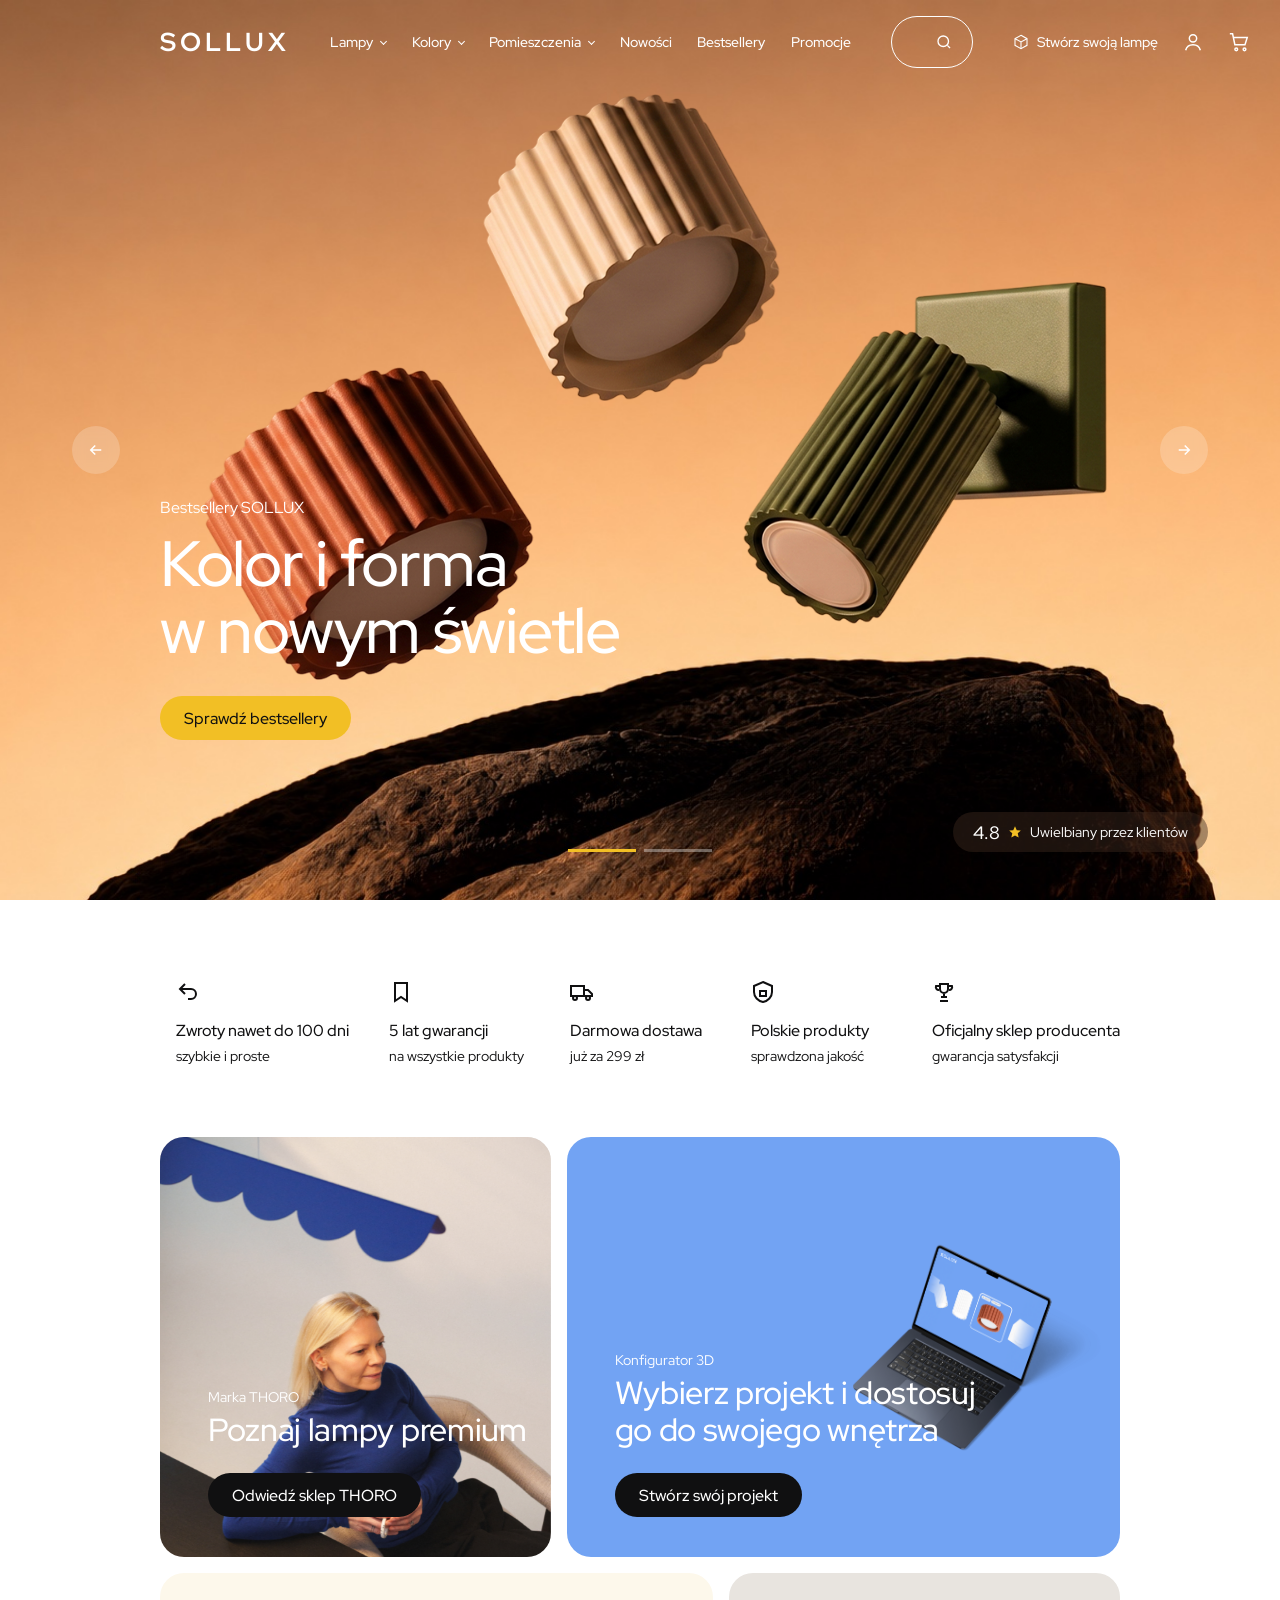
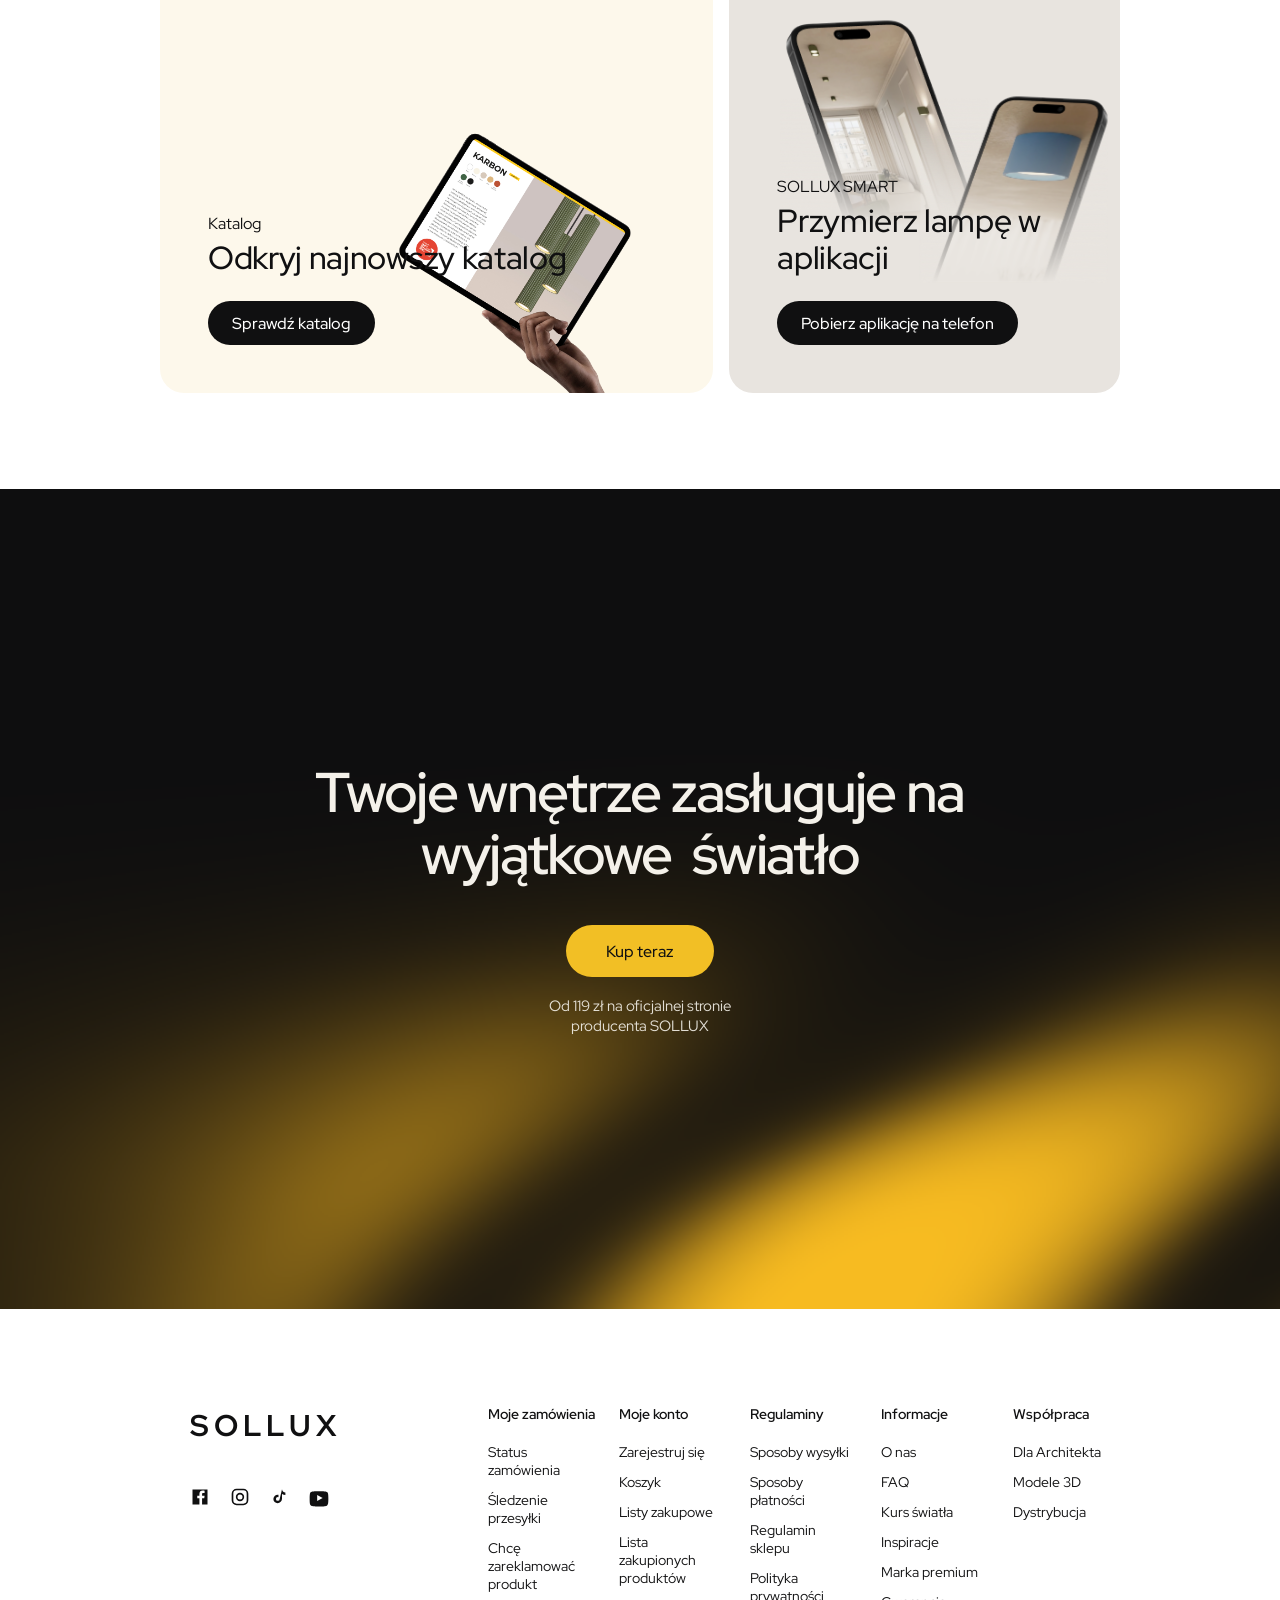
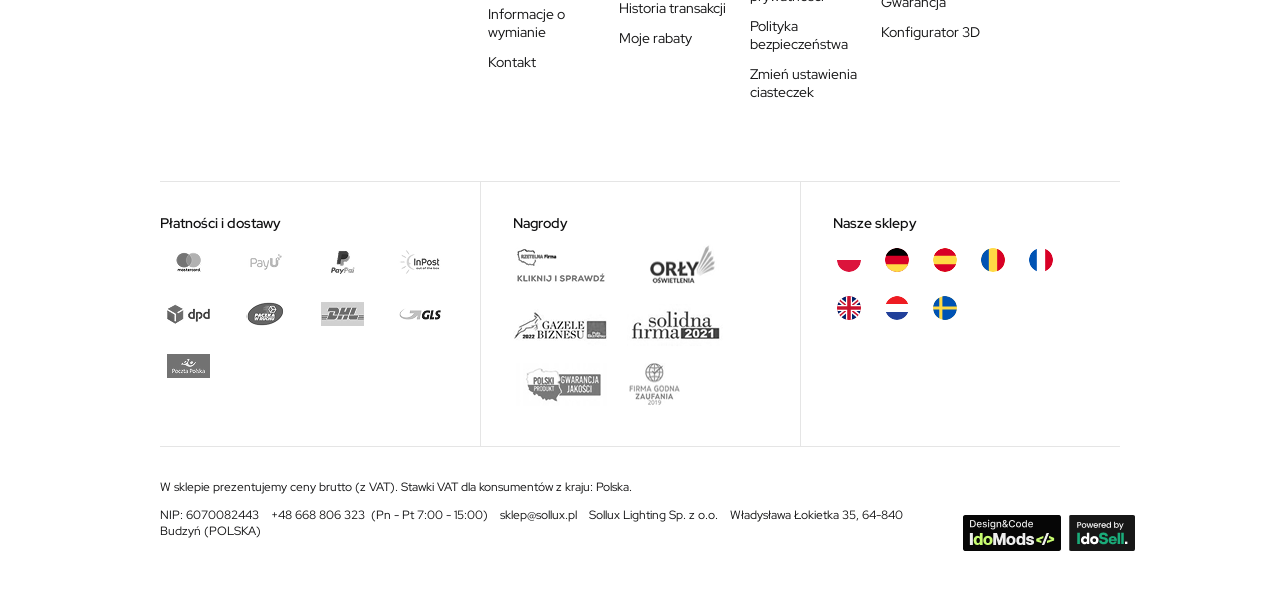
==== commit 66d0b8fe: "footer -> legal placement" ====
--- a/index.html
+++ b/index.html
@@ -545,7 +545,9 @@
           </div>
         </div>
 
-        <div class="footer__legal">
+
+      </div>
+              <div class="footer__legal">
           <div class="footer__legal-text">
             <p>
               W sklepie prezentujemy ceny brutto (z VAT). Stawki VAT dla
@@ -563,7 +565,6 @@
             <img src="assets/idosell.png" alt="Badge 2" />
           </div>
         </div>
-      </div>
     </footer>
 
     <script src="script.js"></script>
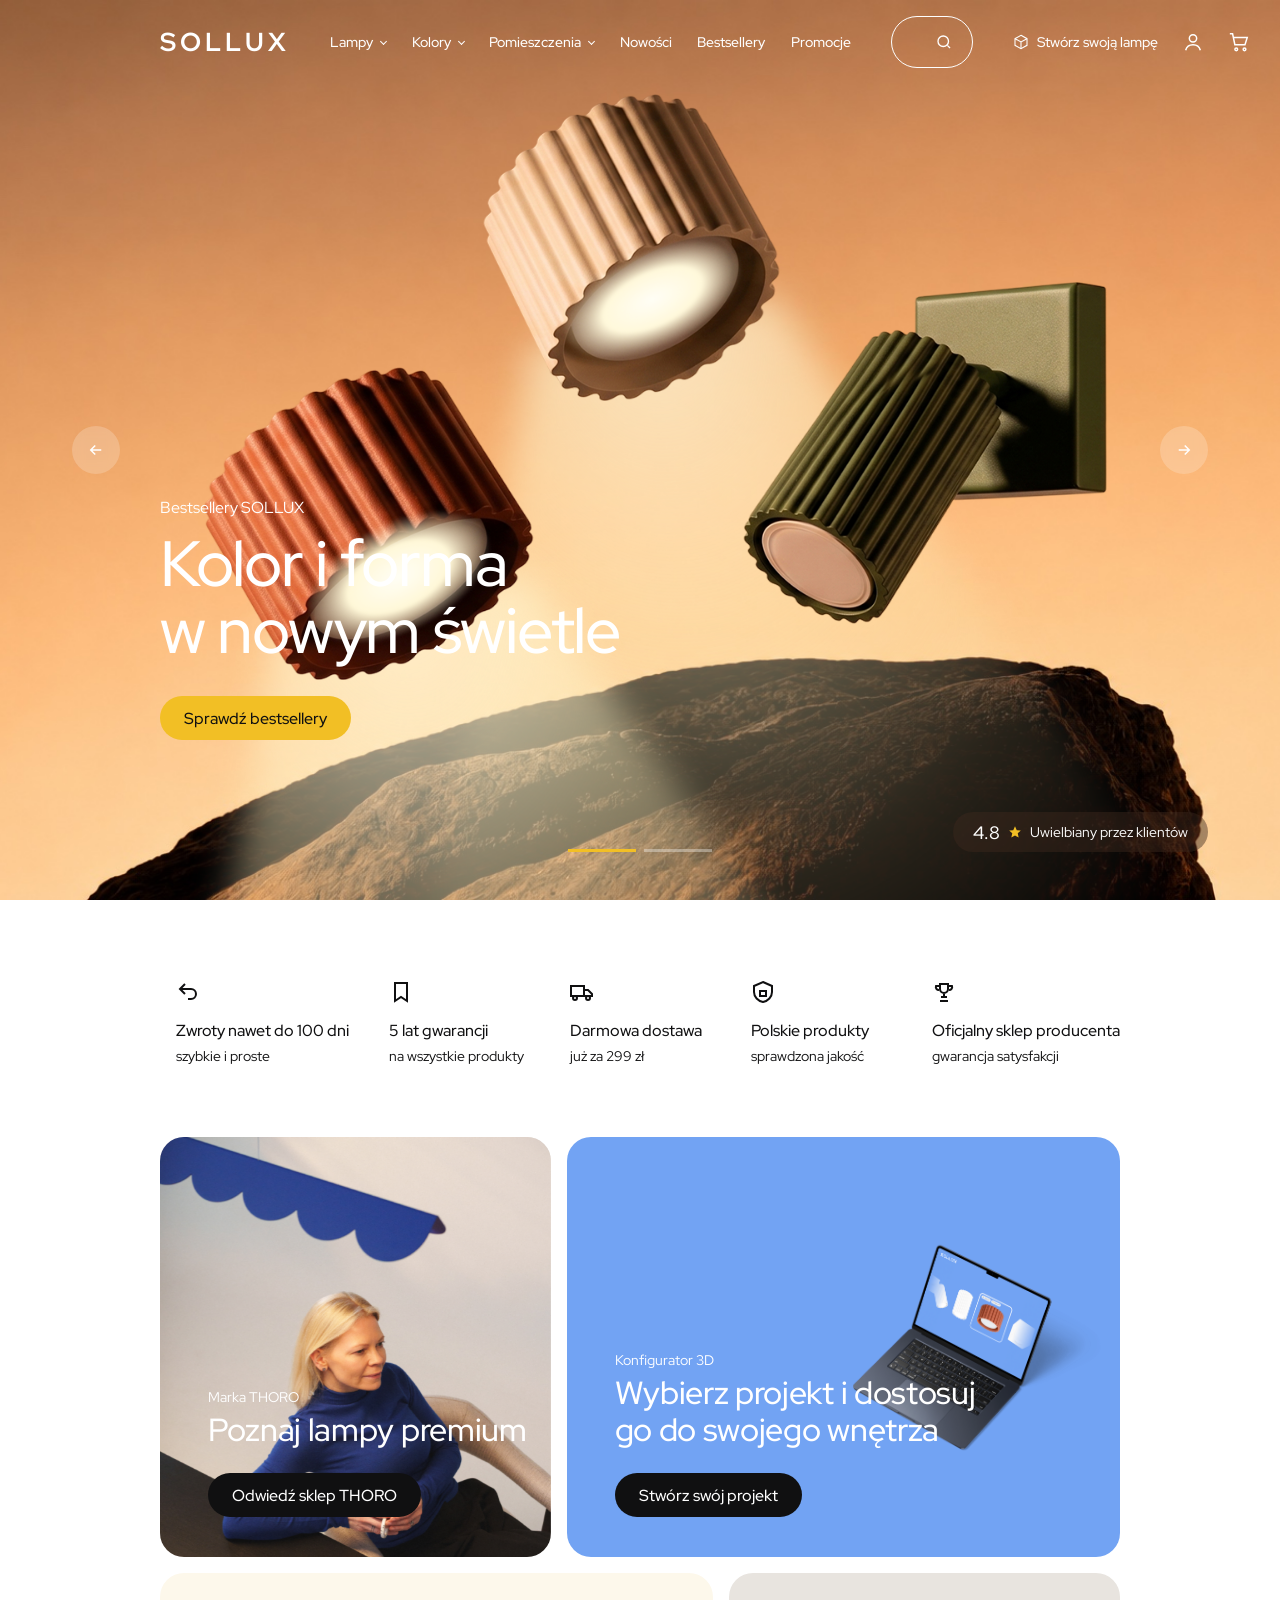
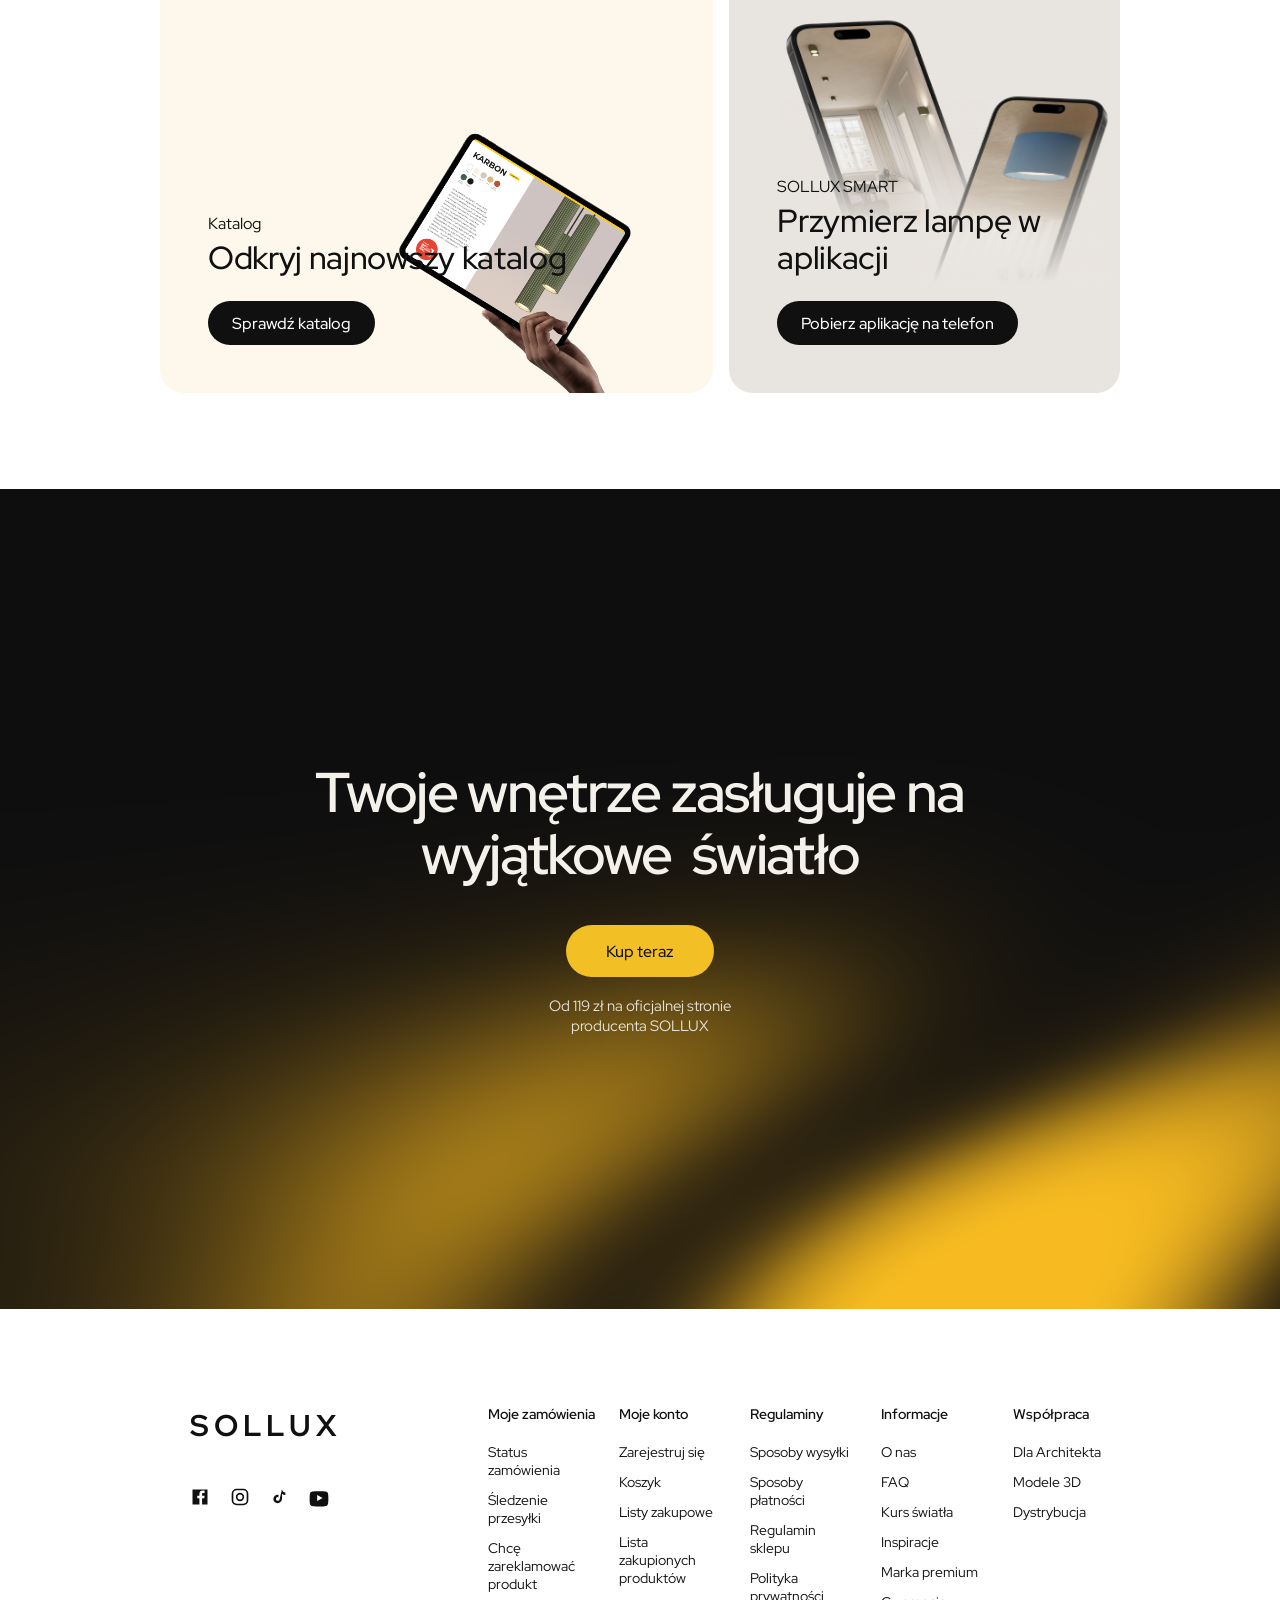
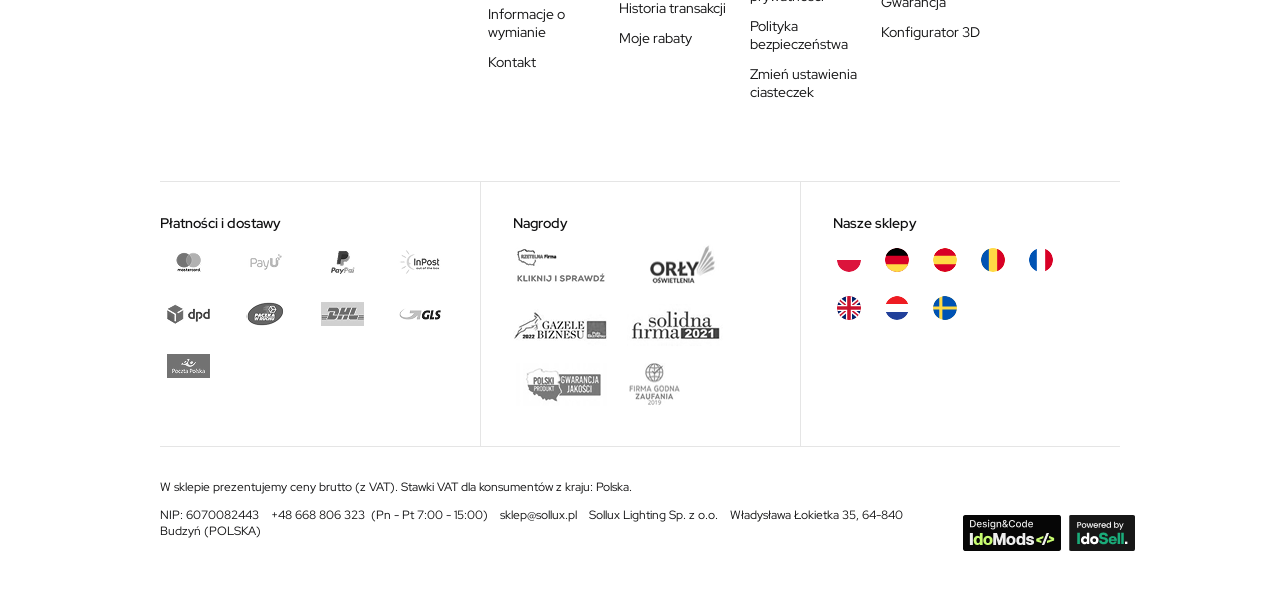
==== commit 2b2c748f: "hero -> slides -> animations adjust" ====
--- a/index.html
+++ b/index.html
@@ -99,7 +99,7 @@
       <div class="hero__slides">
         <div class="hero__slide hero__slide--lamps is-active">
           <div class="hero__stage">
-            <img class="hero__bg" src="assets/hero-bg.jpg" alt="" />
+            <img class="hero__bg" src="assets/hero-bg.jpg" alt="" draggable="false" />
             <button
               class="lamp lamp--cream"
               type="button"
@@ -141,9 +141,9 @@
             </button>
           </div>
         </div>
-        <div class="hero__slide">
+        <div class="hero__slide hero__slide--interior">
           <div class="hero__stage">
-            <img class="hero__bg" src="assets/interior.jpg" alt="" />
+            <img class="hero__bg" src="assets/interior.jpg" alt="" draggable="false" />
           </div>
         </div>
       </div>
--- a/style.css
+++ b/style.css
@@ -100,13 +100,14 @@
   inset: 0 0 auto 0;
   z-index: 10;
   height: 84px;
+  background-color: transparent;
   color: var(--white);
   transition: background-color 250ms var(--ease), color 250ms var(--ease);
 }
 
 .site-header:hover {
-  background: var(--white);
-  color: var(--black);
+  background-color: #ffffff;
+  color: #000000;
 }
 
 .site-header__inner {
@@ -229,12 +230,27 @@
   transform: translate(-50%, -50%);
 }
 
+.hero__slide--lamps .hero__stage {
+  width: max(calc(100% + 24px), calc(clamp(640px, 100vh, 1040px) * 16 / 9));
+  transition: transform 800ms var(--ease);
+}
+
+.hero__slide--lamps:hover .hero__stage {
+  transform: translate(calc(-50% + 8px), -50%);
+}
+
 .hero__bg {
   position: absolute;
   inset: 0;
   width: 100%;
   height: 100%;
   object-fit: cover;
+}
+
+.hero__slide--interior .hero__bg {
+  inset: -8px auto auto -12px;
+  width: calc(100% + 24px);
+  height: calc(100% + 16px);
 }
 
 .lamp {
@@ -278,26 +294,34 @@
   position: absolute;
   inset: 0;
   display: block;
-  animation: lamp-bob 7s ease-in-out infinite;
+  animation: lamp-bob 7.4s var(--ease) infinite;
+}
+
+.lamp--copper .lamp__float {
+  animation-duration: 6.8s;
 }
 
 .lamp--cream .lamp__float {
-  animation-delay: -2s;
+  animation-delay: -2.1s;
 }
 
 .lamp--green .lamp__float {
-  animation-delay: -4.5s;
+  animation-duration: 8.2s;
+  animation-delay: -4.4s;
 }
 
 @keyframes lamp-bob {
-
   0%,
   100% {
-    transform: translateY(0);
-  }
-
-  50% {
-    transform: translateY(-8px);
+    transform: translate(0, 0) rotate(-0.4deg);
+  }
+
+  35% {
+    transform: translate(9px, -14px) rotate(0.9deg);
+  }
+
+  70% {
+    transform: translate(-7px, -6px) rotate(-0.7deg);
   }
 }
 
@@ -344,7 +368,7 @@
   position: absolute;
   pointer-events: none;
   opacity: 0;
-  transition: opacity 600ms var(--ease);
+  transition: opacity 1200ms var(--ease);
 }
 
 .lamp__face {
@@ -399,6 +423,8 @@
   z-index: 1;
 }
 
+.hero__eyebrow,
+.hero__title,
 .hero__content .btn {
   pointer-events: auto;
 }
@@ -953,10 +979,14 @@
 
 @media (prefers-reduced-motion: reduce) {
 
+  .hero__slide--lamps:hover .hero__stage {
+    transform: translate(-50%, -50%);
+  }
+
   *,
   *::before,
   *::after {
     animation-duration: 0.01ms !important;
     transition-duration: 0.01ms !important;
   }
-}+}
